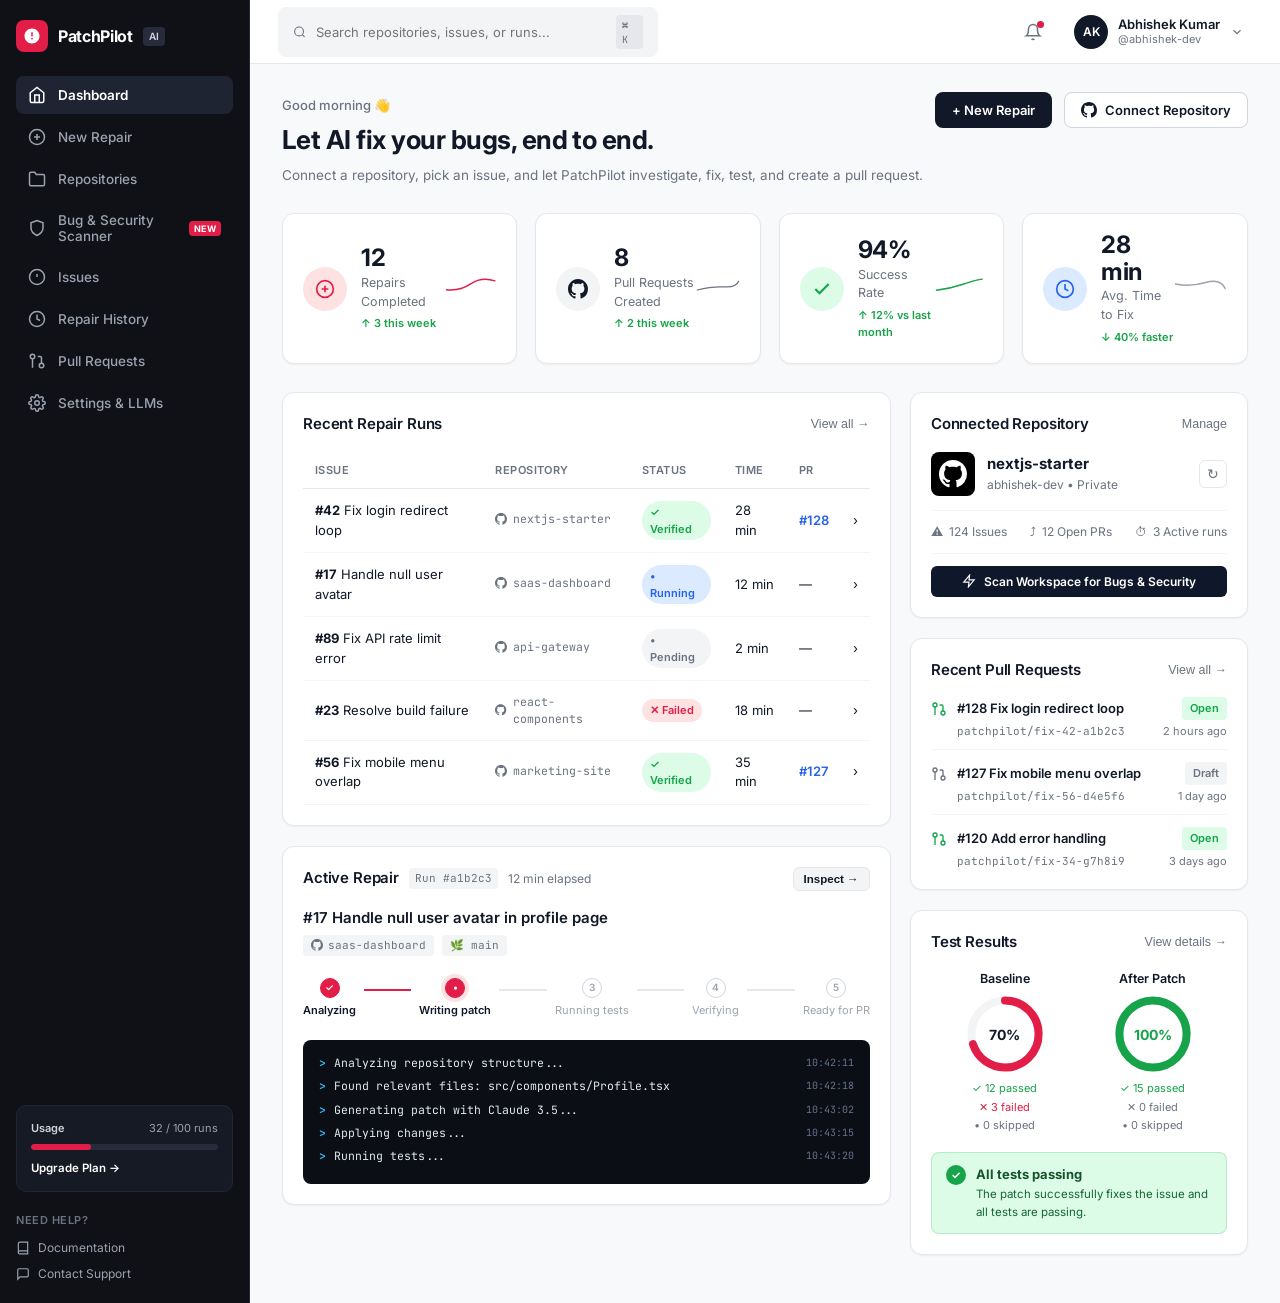
==== web/dashboard.html @ 3dfdc84e "feat(dashboard): restore homepage and build dedicated developer dashboard matching mock with workspa" ====
<!DOCTYPE html>
<html lang="en">
<head>
  <meta charset="utf-8">
  <meta name="viewport" content="width=device-width, initial-scale=1">
  <title>PatchPilot AI — Autonomous Developer Dashboard</title>
  <link rel="preconnect" href="https://fonts.googleapis.com">
  <link rel="preconnect" href="https://fonts.gstatic.com" crossorigin>
  <link href="https://fonts.googleapis.com/css2?family=Inter:wght@400;500;600;700&family=JetBrains+Mono:wght@400;500;600&display=swap" rel="stylesheet">
  <link rel="stylesheet" href="dashboard.css">
</head>
<body class="dash-body">

  <div class="dash-layout">
    
    <!-- ====================================================================
         LEFT DARK SIDEBAR
         ==================================================================== -->
    <aside class="dash-sidebar" id="dash-sidebar">
      
      <!-- Top Brand -->
      <div class="dash-brand">
        <a href="/" class="brand-link" title="Return to Home">
          <div class="brand-logo-icon">
            <svg viewBox="0 0 24 24" width="18" height="18" fill="currentColor">
              <path d="M12 2C6.48 2 2 6.48 2 12s4.48 10 10 10 10-4.48 10-10S17.52 2 12 2zm1 14.5h-2v-2h2v2zm0-4h-2V7h2v5.5z"/>
            </svg>
          </div>
          <span class="brand-title">PatchPilot</span>
          <span class="brand-badge-pill">AI</span>
        </a>
      </div>

      <!-- Main Navigation -->
      <nav class="sidebar-nav">
        <button type="button" class="nav-item active" data-view="dashboard">
          <svg class="nav-icon" viewBox="0 0 24 24" width="18" height="18" fill="none" stroke="currentColor" stroke-width="2">
            <path d="M3 9l9-7 9 7v11a2 2 0 0 1-2 2H5a2 2 0 0 1-2-2z"/>
            <polyline points="9 22 9 12 15 12 15 22"/>
          </svg>
          <span>Dashboard</span>
        </button>

        <button type="button" class="nav-item" data-view="new-repair">
          <svg class="nav-icon" viewBox="0 0 24 24" width="18" height="18" fill="none" stroke="currentColor" stroke-width="2">
            <circle cx="12" cy="12" r="10"/>
            <line x1="12" y1="8" x2="12" y2="16"/>
            <line x1="8" y1="12" x2="16" y2="12"/>
          </svg>
          <span>New Repair</span>
        </button>

        <button type="button" class="nav-item" data-view="repositories">
          <svg class="nav-icon" viewBox="0 0 24 24" width="18" height="18" fill="none" stroke="currentColor" stroke-width="2">
            <path d="M22 19a2 2 0 0 1-2 2H4a2 2 0 0 1-2-2V5a2 2 0 0 1 2-2h5l2 3h9a2 2 0 0 1 2 2z"/>
          </svg>
          <span>Repositories</span>
        </button>

        <button type="button" class="nav-item" data-view="scanner">
          <svg class="nav-icon" viewBox="0 0 24 24" width="18" height="18" fill="none" stroke="currentColor" stroke-width="2">
            <path d="M12 22s8-4 8-10V5l-8-3-8 3v7c0 6 8 10 8 10z"/>
          </svg>
          <span>Bug &amp; Security Scanner</span>
          <span class="nav-badge-new">NEW</span>
        </button>

        <button type="button" class="nav-item" data-view="issues">
          <svg class="nav-icon" viewBox="0 0 24 24" width="18" height="18" fill="none" stroke="currentColor" stroke-width="2">
            <circle cx="12" cy="12" r="10"/>
            <line x1="12" y1="8" x2="12" y2="12"/>
            <line x1="12" y1="16" x2="12.01" y2="16"/>
          </svg>
          <span>Issues</span>
        </button>

        <button type="button" class="nav-item" data-view="history">
          <svg class="nav-icon" viewBox="0 0 24 24" width="18" height="18" fill="none" stroke="currentColor" stroke-width="2">
            <circle cx="12" cy="12" r="10"/>
            <polyline points="12 6 12 12 16 14"/>
          </svg>
          <span>Repair History</span>
        </button>

        <button type="button" class="nav-item" data-view="pull-requests">
          <svg class="nav-icon" viewBox="0 0 24 24" width="18" height="18" fill="none" stroke="currentColor" stroke-width="2">
            <circle cx="18" cy="18" r="3"/>
            <circle cx="6" cy="6" r="3"/>
            <path d="M13 6h3a2 2 0 0 1 2 2v7"/>
            <line x1="6" y1="9" x2="6" y2="21"/>
          </svg>
          <span>Pull Requests</span>
        </button>

        <button type="button" class="nav-item" data-view="settings">
          <svg class="nav-icon" viewBox="0 0 24 24" width="18" height="18" fill="none" stroke="currentColor" stroke-width="2">
            <circle cx="12" cy="12" r="3"/>
            <path d="M19.4 15a1.65 1.65 0 0 0 .33 1.82l.06.06a2 2 0 0 1 0 2.83 2 2 0 0 1-2.83 0l-.06-.06a1.65 1.65 0 0 0-1.82-.33 1.65 1.65 0 0 0-1 1.51V21a2 2 0 0 1-2 2 2 2 0 0 1-2-2v-.09A1.65 1.65 0 0 0 9 19.4a1.65 1.65 0 0 0-1.82.33l-.06.06a2 2 0 0 1-2.83 0 2 2 0 0 1 0-2.83l.06-.06a1.65 1.65 0 0 0 .33-1.82 1.65 1.65 0 0 0-1.51-1H3a2 2 0 0 1-2-2 2 2 0 0 1 2-2h.09A1.65 1.65 0 0 0 4.6 9a1.65 1.65 0 0 0-.33-1.82l-.06-.06a2 2 0 0 1 0-2.83 2 2 0 0 1 2.83 0l.06.06a1.65 1.65 0 0 0 1.82.33H9a1.65 1.65 0 0 0 1-1.51V3a2 2 0 0 1 2-2 2 2 0 0 1 2 2v.09a1.65 1.65 0 0 0 1 1.51 1.65 1.65 0 0 0 1.82-.33l.06-.06a2 2 0 0 1 2.83 0 2 2 0 0 1 0 2.83l-.06.06a1.65 1.65 0 0 0-.33 1.82V9a1.65 1.65 0 0 0 1.51 1H21a2 2 0 0 1 2 2 2 2 0 0 1-2 2h-.09a1.65 1.65 0 0 0-1.51 1z"/>
          </svg>
          <span>Settings &amp; LLMs</span>
        </button>
      </nav>

      <!-- Bottom Usage Widget -->
      <div class="sidebar-footer">
        <div class="usage-card">
          <div class="usage-header">
            <span class="usage-label">Usage</span>
            <span class="usage-val" id="usage-runs-val">32 / 100 runs</span>
          </div>
          <div class="usage-progress-bar">
            <div class="usage-progress-fill" id="usage-progress-fill" style="width: 32%;"></div>
          </div>
          <a href="#settings" class="upgrade-link" id="link-upgrade-plan">Upgrade Plan &rarr;</a>
        </div>

        <div class="sidebar-help-links">
          <span class="help-heading">Need help?</span>
          <a href="https://github.com/Quantum-Ark/patchai" target="_blank" class="help-link">
            <svg viewBox="0 0 24 24" width="14" height="14" fill="none" stroke="currentColor" stroke-width="2"><path d="M4 19.5A2.5 2.5 0 0 1 6.5 17H20"/><path d="M6.5 2H20v20H6.5A2.5 2.5 0 0 1 4 19.5v-15A2.5 2.5 0 0 1 6.5 2z"/></svg>
            <span>Documentation</span>
          </a>
          <a href="mailto:support@patchpilot.ai" class="help-link">
            <svg viewBox="0 0 24 24" width="14" height="14" fill="none" stroke="currentColor" stroke-width="2"><path d="M21 15a2 2 0 0 1-2 2H7l-4 4V5a2 2 0 0 1 2-2h14a2 2 0 0 1 2 2z"/></svg>
            <span>Contact Support</span>
          </a>
        </div>
      </div>

    </aside>

    <!-- ====================================================================
         MAIN CONTENT AREA
         ==================================================================== -->
    <div class="dash-main-wrap">
      
      <!-- Top Bar -->
      <header class="dash-topbar">
        <div class="search-box-wrap">
          <svg class="search-icon" viewBox="0 0 24 24" width="16" height="16" fill="none" stroke="currentColor" stroke-width="2">
            <circle cx="11" cy="11" r="8"/>
            <line x1="21" y1="21" x2="16.65" y2="16.65"/>
          </svg>
          <input type="text" id="global-search-input" placeholder="Search repositories, issues, or runs..." autocomplete="off">
          <span class="search-kbd-badge">&#x2318; K</span>
        </div>

        <div class="topbar-actions">
          <!-- Notification Bell -->
          <button type="button" class="btn-icon-topbar" id="btn-topbar-notifs" title="Notifications">
            <svg viewBox="0 0 24 24" width="18" height="18" fill="none" stroke="currentColor" stroke-width="2">
              <path d="M18 8A6 6 0 0 0 6 8c0 7-3 9-3 9h18s-3-2-3-9"/>
              <path d="M13.73 21a2 2 0 0 1-3.46 0"/>
            </svg>
            <span class="notif-badge-dot"></span>
          </button>

          <!-- User Profile -->
          <div class="user-profile-menu-wrap" id="user-profile-menu-wrap">
            <div class="user-avatar-pill" id="user-avatar-trigger" tabindex="0">
              <div class="avatar-circle" id="user-avatar-circle">
                <span id="user-initials">AK</span>
              </div>
              <div class="user-details-col">
                <span class="user-name-text" id="user-display-name">Abhishek Kumar</span>
                <span class="user-handle-text" id="user-display-handle">@abhishek-dev</span>
              </div>
              <svg class="chevron-icon" viewBox="0 0 24 24" width="14" height="14" fill="none" stroke="currentColor" stroke-width="2">
                <polyline points="6 9 12 15 18 9"/>
              </svg>
            </div>

            <!-- Profile Dropdown -->
            <div class="profile-dropdown-card" id="profile-dropdown-card">
              <div class="dropdown-header">
                <strong id="dropdown-full-name">Abhishek Kumar</strong>
                <span id="dropdown-email">Connected via GitHub</span>
              </div>
              <div class="dropdown-divider"></div>
              <button type="button" class="dropdown-item" id="btn-switch-account">
                <span>Connect GitHub Account</span>
              </button>
              <button type="button" class="dropdown-item" id="btn-open-settings">
                <span>API &amp; LLM Settings</span>
              </button>
              <div class="dropdown-divider"></div>
              <button type="button" class="dropdown-item text-danger" id="btn-sign-out">
                <span>Disconnect Credentials</span>
              </button>
            </div>
          </div>
        </div>
      </header>

      <!-- Scrollable Main View Container -->
      <main class="dash-content-body">

        <!-- ================================================================
             VIEW 1: DASHBOARD HOME (Matching attached design mock)
             ================================================================ -->
        <section class="dash-view-section active" id="view-dashboard">
          
          <!-- Welcome Banner -->
          <div class="welcome-header-row">
            <div class="welcome-text-col">
              <span class="welcome-greeting">Good morning &#x1F44B;</span>
              <h1 class="welcome-heading">Let AI fix your bugs, end to end.</h1>
              <p class="welcome-subtext">Connect a repository, pick an issue, and let PatchPilot investigate, fix, test, and create a pull request.</p>
            </div>
            <div class="welcome-actions-col">
              <button type="button" class="btn btn-dark-action" id="btn-quick-new-repair">
                <span>+ New Repair</span>
              </button>
              <button type="button" class="btn btn-outline-action" id="btn-quick-connect-repo">
                <svg viewBox="0 0 24 24" width="16" height="16" fill="currentColor">
                  <path d="M12 0C5.37 0 0 5.37 0 12c0 5.31 3.435 9.795 8.205 11.385.6.105.825-.255.825-.57 0-.285-.015-1.23-.015-2.235-3.015.555-3.795-.735-4.035-1.41-.135-.345-.72-1.41-1.23-1.695-.42-.225-1.02-.78-.015-.795.945-.015 1.62.87 1.845 1.23 1.08 1.815 2.805 1.305 3.495.99.105-.78.42-1.305.765-1.605-2.67-.3-5.46-1.335-5.46-5.925 0-1.305.465-2.385 1.23-3.225-.12-.3-.54-1.53.12-3.18 0 0 1.005-.315 3.3 1.23.96-.27 1.98-.405 3-.405s2.04.135 3 .405c2.295-1.56 3.3-1.23 3.3-1.23.66 1.65.24 2.88.12 3.18.765.84 1.23 1.905 1.23 3.225 0 4.605-2.805 5.625-5.475 5.925.435.375.81 1.095.81 2.22 0 1.605-.015 2.895-.015 3.3 0 .315.225.69.825.57A12.02 12.02 0 0 0 24 12c0-6.63-5.37-12-12-12z"/>
                </svg>
                <span>Connect Repository</span>
              </button>
            </div>
          </div>

          <!-- 4 KPI Metrics Cards -->
          <div class="kpi-cards-grid">
            
            <!-- KPI 1 -->
            <div class="kpi-card">
              <div class="kpi-icon-circle icon-pink">
                <svg viewBox="0 0 24 24" width="20" height="20" fill="none" stroke="#E11D48" stroke-width="2">
                  <path d="M12 2C6.48 2 2 6.48 2 12s4.48 10 10 10 10-4.48 10-10S17.52 2 12 2z"/>
                  <path d="M8 12h8M12 8v8"/>
                </svg>
              </div>
              <div class="kpi-data-col">
                <span class="kpi-num" id="kpi-repairs-count">12</span>
                <span class="kpi-label">Repairs Completed</span>
                <div class="kpi-trend trend-up">
                  <span>&uarr; 3 this week</span>
                </div>
              </div>
              <div class="kpi-sparkline">
                <svg viewBox="0 0 70 28" fill="none" stroke="#E11D48" stroke-width="2" stroke-linecap="round">
                  <path d="M2 20 Q 20 22, 35 12 T 68 8"/>
                </svg>
              </div>
            </div>

            <!-- KPI 2 -->
            <div class="kpi-card">
              <div class="kpi-icon-circle icon-purple">
                <svg viewBox="0 0 24 24" width="20" height="20" fill="currentColor">
                  <path d="M12 0C5.37 0 0 5.37 0 12c0 5.31 3.435 9.795 8.205 11.385.6.105.825-.255.825-.57 0-.285-.015-1.23-.015-2.235-3.015.555-3.795-.735-4.035-1.41-.135-.345-.72-1.41-1.23-1.695-.42-.225-1.02-.78-.015-.795.945-.015 1.62.87 1.845 1.23 1.08 1.815 2.805 1.305 3.495.99.105-.78.42-1.305.765-1.605-2.67-.3-5.46-1.335-5.46-5.925 0-1.305.465-2.385 1.23-3.225-.12-.3-.54-1.53.12-3.18 0 0 1.005-.315 3.3 1.23.96-.27 1.98-.405 3-.405s2.04.135 3 .405c2.295-1.56 3.3-1.23 3.3-1.23.66 1.65.24 2.88.12 3.18.765.84 1.23 1.905 1.23 3.225 0 4.605-2.805 5.625-5.475 5.925.435.375.81 1.095.81 2.22 0 1.605-.015 2.895-.015 3.3 0 .315.225.69.825.57A12.02 12.02 0 0 0 24 12c0-6.63-5.37-12-12-12z"/>
                </svg>
              </div>
              <div class="kpi-data-col">
                <span class="kpi-num" id="kpi-prs-count">8</span>
                <span class="kpi-label">Pull Requests Created</span>
                <div class="kpi-trend trend-up">
                  <span>&uarr; 2 this week</span>
                </div>
              </div>
              <div class="kpi-sparkline">
                <svg viewBox="0 0 70 28" fill="none" stroke="#6B7280" stroke-width="2" stroke-linecap="round">
                  <path d="M2 24 Q 25 18, 45 19 T 68 10"/>
                </svg>
              </div>
            </div>

            <!-- KPI 3 -->
            <div class="kpi-card">
              <div class="kpi-icon-circle icon-green">
                <svg viewBox="0 0 24 24" width="20" height="20" fill="none" stroke="#16A34A" stroke-width="2.5">
                  <polyline points="20 6 9 17 4 12"/>
                </svg>
              </div>
              <div class="kpi-data-col">
                <span class="kpi-num" id="kpi-success-rate">94%</span>
                <span class="kpi-label">Success Rate</span>
                <div class="kpi-trend trend-up">
                  <span>&uarr; 12% vs last month</span>
                </div>
              </div>
              <div class="kpi-sparkline">
                <svg viewBox="0 0 70 28" fill="none" stroke="#16A34A" stroke-width="2" stroke-linecap="round">
                  <path d="M2 22 Q 20 20, 38 14 T 68 6"/>
                </svg>
              </div>
            </div>

            <!-- KPI 4 -->
            <div class="kpi-card">
              <div class="kpi-icon-circle icon-blue">
                <svg viewBox="0 0 24 24" width="20" height="20" fill="none" stroke="#2563EB" stroke-width="2">
                  <circle cx="12" cy="12" r="10"/>
                  <polyline points="12 6 12 12 16 14"/>
                </svg>
              </div>
              <div class="kpi-data-col">
                <span class="kpi-num" id="kpi-avg-time">28 min</span>
                <span class="kpi-label">Avg. Time to Fix</span>
                <div class="kpi-trend trend-up">
                  <span>&darr; 40% faster</span>
                </div>
              </div>
              <div class="kpi-sparkline">
                <svg viewBox="0 0 70 28" fill="none" stroke="#9CA3AF" stroke-width="2" stroke-linecap="round">
                  <path d="M2 12 Q 22 16, 42 10 T 68 18"/>
                </svg>
              </div>
            </div>

          </div>

          <!-- Two-Column Main Grid -->
          <div class="dash-two-col-grid">
            
            <!-- LEFT COLUMN -->
            <div class="dash-col-left">
              
              <!-- Recent Repair Runs Card -->
              <div class="panel-card">
                <div class="panel-header-row">
                  <h2 class="panel-title">Recent Repair Runs</h2>
                  <button type="button" class="btn-link-action" id="btn-view-all-runs">View all &rarr;</button>
                </div>
                
                <div class="table-responsive">
                  <table class="dash-table" id="table-recent-runs">
                    <thead>
                      <tr>
                        <th>Issue</th>
                        <th>Repository</th>
                        <th>Status</th>
                        <th>Time</th>
                        <th>PR</th>
                        <th></th>
                      </tr>
                    </thead>
                    <tbody id="tbody-recent-runs">
                      <!-- Live rendered rows -->
                      <tr>
                        <td><strong>#42</strong> Fix login redirect loop</td>
                        <td><span class="repo-inline-tag"><svg viewBox="0 0 24 24" width="12" height="12" fill="currentColor"><path d="M12 0C5.37 0 0 5.37 0 12c0 5.31 3.435 9.795 8.205 11.385.6.105.825-.255.825-.57 0-.285-.015-1.23-.015-2.235-3.015.555-3.795-.735-4.035-1.41-.135-.345-.72-1.41-1.23-1.695-.42-.225-1.02-.78-.015-.795.945-.015 1.62.87 1.845 1.23 1.08 1.815 2.805 1.305 3.495.99.105-.78.42-1.305.765-1.605-2.67-.3-5.46-1.335-5.46-5.925 0-1.305.465-2.385 1.23-3.225-.12-.3-.54-1.53.12-3.18 0 0 1.005-.315 3.3 1.23.96-.27 1.98-.405 3-.405s2.04.135 3 .405c2.295-1.56 3.3-1.23 3.3-1.23.66 1.65.24 2.88.12 3.18.765.84 1.23 1.905 1.23 3.225 0 4.605-2.805 5.625-5.475 5.925.435.375.81 1.095.81 2.22 0 1.605-.015 2.895-.015 3.3 0 .315.225.69.825.57A12.02 12.02 0 0 0 24 12c0-6.63-5.37-12-12-12z"/></svg> nextjs-starter</span></td>
                        <td><span class="badge badge-verified">&#x2713; Verified</span></td>
                        <td>28 min</td>
                        <td><a href="#" class="pr-link">#128</a></td>
                        <td>&rsaquo;</td>
                      </tr>
                      <tr>
                        <td><strong>#17</strong> Handle null user avatar</td>
                        <td><span class="repo-inline-tag"><svg viewBox="0 0 24 24" width="12" height="12" fill="currentColor"><path d="M12 0C5.37 0 0 5.37 0 12c0 5.31 3.435 9.795 8.205 11.385.6.105.825-.255.825-.57 0-.285-.015-1.23-.015-2.235-3.015.555-3.795-.735-4.035-1.41-.135-.345-.72-1.41-1.23-1.695-.42-.225-1.02-.78-.015-.795.945-.015 1.62.87 1.845 1.23 1.08 1.815 2.805 1.305 3.495.99.105-.78.42-1.305.765-1.605-2.67-.3-5.46-1.335-5.46-5.925 0-1.305.465-2.385 1.23-3.225-.12-.3-.54-1.53.12-3.18 0 0 1.005-.315 3.3 1.23.96-.27 1.98-.405 3-.405s2.04.135 3 .405c2.295-1.56 3.3-1.23 3.3-1.23.66 1.65.24 2.88.12 3.18.765.84 1.23 1.905 1.23 3.225 0 4.605-2.805 5.625-5.475 5.925.435.375.81 1.095.81 2.22 0 1.605-.015 2.895-.015 3.3 0 .315.225.69.825.57A12.02 12.02 0 0 0 24 12c0-6.63-5.37-12-12-12z"/></svg> saas-dashboard</span></td>
                        <td><span class="badge badge-running">&#x2022; Running</span></td>
                        <td>12 min</td>
                        <td>&mdash;</td>
                        <td>&rsaquo;</td>
                      </tr>
                      <tr>
                        <td><strong>#89</strong> Fix API rate limit error</td>
                        <td><span class="repo-inline-tag"><svg viewBox="0 0 24 24" width="12" height="12" fill="currentColor"><path d="M12 0C5.37 0 0 5.37 0 12c0 5.31 3.435 9.795 8.205 11.385.6.105.825-.255.825-.57 0-.285-.015-1.23-.015-2.235-3.015.555-3.795-.735-4.035-1.41-.135-.345-.72-1.41-1.23-1.695-.42-.225-1.02-.78-.015-.795.945-.015 1.62.87 1.845 1.23 1.08 1.815 2.805 1.305 3.495.99.105-.78.42-1.305.765-1.605-2.67-.3-5.46-1.335-5.46-5.925 0-1.305.465-2.385 1.23-3.225-.12-.3-.54-1.53.12-3.18 0 0 1.005-.315 3.3 1.23.96-.27 1.98-.405 3-.405s2.04.135 3 .405c2.295-1.56 3.3-1.23 3.3-1.23.66 1.65.24 2.88.12 3.18.765.84 1.23 1.905 1.23 3.225 0 4.605-2.805 5.625-5.475 5.925.435.375.81 1.095.81 2.22 0 1.605-.015 2.895-.015 3.3 0 .315.225.69.825.57A12.02 12.02 0 0 0 24 12c0-6.63-5.37-12-12-12z"/></svg> api-gateway</span></td>
                        <td><span class="badge badge-pending">&#x2022; Pending</span></td>
                        <td>2 min</td>
                        <td>&mdash;</td>
                        <td>&rsaquo;</td>
                      </tr>
                      <tr>
                        <td><strong>#23</strong> Resolve build failure</td>
                        <td><span class="repo-inline-tag"><svg viewBox="0 0 24 24" width="12" height="12" fill="currentColor"><path d="M12 0C5.37 0 0 5.37 0 12c0 5.31 3.435 9.795 8.205 11.385.6.105.825-.255.825-.57 0-.285-.015-1.23-.015-2.235-3.015.555-3.795-.735-4.035-1.41-.135-.345-.72-1.41-1.23-1.695-.42-.225-1.02-.78-.015-.795.945-.015 1.62.87 1.845 1.23 1.08 1.815 2.805 1.305 3.495.99.105-.78.42-1.305.765-1.605-2.67-.3-5.46-1.335-5.46-5.925 0-1.305.465-2.385 1.23-3.225-.12-.3-.54-1.53.12-3.18 0 0 1.005-.315 3.3 1.23.96-.27 1.98-.405 3-.405s2.04.135 3 .405c2.295-1.56 3.3-1.23 3.3-1.23.66 1.65.24 2.88.12 3.18.765.84 1.23 1.905 1.23 3.225 0 4.605-2.805 5.625-5.475 5.925.435.375.81 1.095.81 2.22 0 1.605-.015 2.895-.015 3.3 0 .315.225.69.825.57A12.02 12.02 0 0 0 24 12c0-6.63-5.37-12-12-12z"/></svg> react-components</span></td>
                        <td><span class="badge badge-failed">&#x2715; Failed</span></td>
                        <td>18 min</td>
                        <td>&mdash;</td>
                        <td>&rsaquo;</td>
                      </tr>
                      <tr>
                        <td><strong>#56</strong> Fix mobile menu overlap</td>
                        <td><span class="repo-inline-tag"><svg viewBox="0 0 24 24" width="12" height="12" fill="currentColor"><path d="M12 0C5.37 0 0 5.37 0 12c0 5.31 3.435 9.795 8.205 11.385.6.105.825-.255.825-.57 0-.285-.015-1.23-.015-2.235-3.015.555-3.795-.735-4.035-1.41-.135-.345-.72-1.41-1.23-1.695-.42-.225-1.02-.78-.015-.795.945-.015 1.62.87 1.845 1.23 1.08 1.815 2.805 1.305 3.495.99.105-.78.42-1.305.765-1.605-2.67-.3-5.46-1.335-5.46-5.925 0-1.305.465-2.385 1.23-3.225-.12-.3-.54-1.53.12-3.18 0 0 1.005-.315 3.3 1.23.96-.27 1.98-.405 3-.405s2.04.135 3 .405c2.295-1.56 3.3-1.23 3.3-1.23.66 1.65.24 2.88.12 3.18.765.84 1.23 1.905 1.23 3.225 0 4.605-2.805 5.625-5.475 5.925.435.375.81 1.095.81 2.22 0 1.605-.015 2.895-.015 3.3 0 .315.225.69.825.57A12.02 12.02 0 0 0 24 12c0-6.63-5.37-12-12-12z"/></svg> marketing-site</span></td>
                        <td><span class="badge badge-verified">&#x2713; Verified</span></td>
                        <td>35 min</td>
                        <td><a href="#" class="pr-link">#127</a></td>
                        <td>&rsaquo;</td>
                      </tr>
                    </tbody>
                  </table>
                </div>
              </div>

              <!-- Active Repair Card -->
              <div class="panel-card active-repair-card">
                <div class="panel-header-row">
                  <div class="active-repair-meta-row">
                    <h2 class="panel-title">Active Repair</h2>
                    <span class="run-tag" id="active-run-pill">Run #a1b2c3</span>
                    <span class="elapsed-tag" id="active-run-elapsed">12 min elapsed</span>
                  </div>
                  <button type="button" class="btn-sm-action" id="btn-inspect-active-run">Inspect &rarr;</button>
                </div>

                <div class="active-repair-title-wrap">
                  <h3 class="active-issue-title" id="active-issue-title">#17 Handle null user avatar in profile page</h3>
                  <div class="active-issue-tags">
                    <span class="repo-pill" id="active-issue-repo">
                      <svg viewBox="0 0 24 24" width="12" height="12" fill="currentColor"><path d="M12 0C5.37 0 0 5.37 0 12c0 5.31 3.435 9.795 8.205 11.385.6.105.825-.255.825-.57 0-.285-.015-1.23-.015-2.235-3.015.555-3.795-.735-4.035-1.41-.135-.345-.72-1.41-1.23-1.695-.42-.225-1.02-.78-.015-.795.945-.015 1.62.87 1.845 1.23 1.08 1.815 2.805 1.305 3.495.99.105-.78.42-1.305.765-1.605-2.67-.3-5.46-1.335-5.46-5.925 0-1.305.465-2.385 1.23-3.225-.12-.3-.54-1.53.12-3.18 0 0 1.005-.315 3.3 1.23.96-.27 1.98-.405 3-.405s2.04.135 3 .405c2.295-1.56 3.3-1.23 3.3-1.23.66 1.65.24 2.88.12 3.18.765.84 1.23 1.905 1.23 3.225 0 4.605-2.805 5.625-5.475 5.925.435.375.81 1.095.81 2.22 0 1.605-.015 2.895-.015 3.3 0 .315.225.69.825.57A12.02 12.02 0 0 0 24 12c0-6.63-5.37-12-12-12z"/></svg>
                      saas-dashboard
                    </span>
                    <span class="branch-pill" id="active-issue-branch">🌿 main</span>
                  </div>
                </div>

                <!-- 5-Step Stepper -->
                <div class="stepper-pipeline" id="stepper-pipeline">
                  <div class="step-node completed" id="step-node-analyzing">
                    <span class="node-icon">&#x2713;</span>
                    <span class="node-label">Analyzing</span>
                  </div>
                  <div class="step-connector completed"></div>

                  <div class="step-node active" id="step-node-patching">
                    <span class="node-icon">&#x2022;</span>
                    <span class="node-label">Writing patch</span>
                  </div>
                  <div class="step-connector"></div>

                  <div class="step-node" id="step-node-testing">
                    <span class="node-icon">3</span>
                    <span class="node-label">Running tests</span>
                  </div>
                  <div class="step-connector"></div>

                  <div class="step-node" id="step-node-verifying">
                    <span class="node-icon">4</span>
                    <span class="node-label">Verifying</span>
                  </div>
                  <div class="step-connector"></div>

                  <div class="step-node" id="step-node-ready">
                    <span class="node-icon">5</span>
                    <span class="node-label">Ready for PR</span>
                  </div>
                </div>

                <!-- Dark Live Terminal Output -->
                <div class="active-terminal-wrap">
                  <div class="terminal-body" id="active-terminal-stream">
                    <div class="term-row"><span class="term-arrow">&gt;</span> <span class="term-text">Analyzing repository structure...</span> <span class="term-time">10:42:11</span></div>
                    <div class="term-row"><span class="term-arrow">&gt;</span> <span class="term-text">Found relevant files: src/components/Profile.tsx</span> <span class="term-time">10:42:18</span></div>
                    <div class="term-row"><span class="term-arrow">&gt;</span> <span class="term-text">Generating patch with Claude 3.5...</span> <span class="term-time">10:43:02</span></div>
                    <div class="term-row"><span class="term-arrow">&gt;</span> <span class="term-text">Applying changes...</span> <span class="term-time">10:43:15</span></div>
                    <div class="term-row"><span class="term-arrow">&gt;</span> <span class="term-text">Running tests...</span> <span class="term-time">10:43:20</span></div>
                  </div>
                </div>

              </div>

            </div>

            <!-- RIGHT COLUMN -->
            <div class="dash-col-right">
              
              <!-- Connected Repository Card -->
              <div class="panel-card repo-summary-card">
                <div class="panel-header-row">
                  <h2 class="panel-title">Connected Repository</h2>
                  <button type="button" class="btn-link-action" id="btn-manage-repos">Manage</button>
                </div>

                <div class="repo-main-info-row">
                  <div class="repo-avatar-icon">
                    <svg viewBox="0 0 24 24" width="28" height="28" fill="currentColor">
                      <path d="M12 0C5.37 0 0 5.37 0 12c0 5.31 3.435 9.795 8.205 11.385.6.105.825-.255.825-.57 0-.285-.015-1.23-.015-2.235-3.015.555-3.795-.735-4.035-1.41-.135-.345-.72-1.41-1.23-1.695-.42-.225-1.02-.78-.015-.795.945-.015 1.62.87 1.845 1.23 1.08 1.815 2.805 1.305 3.495.99.105-.78.42-1.305.765-1.605-2.67-.3-5.46-1.335-5.46-5.925 0-1.305.465-2.385 1.23-3.225-.12-.3-.54-1.53.12-3.18 0 0 1.005-.315 3.3 1.23.96-.27 1.98-.405 3-.405s2.04.135 3 .405c2.295-1.56 3.3-1.23 3.3-1.23.66 1.65.24 2.88.12 3.18.765.84 1.23 1.905 1.23 3.225 0 4.605-2.805 5.625-5.475 5.925.435.375.81 1.095.81 2.22 0 1.605-.015 2.895-.015 3.3 0 .315.225.69.825.57A12.02 12.02 0 0 0 24 12c0-6.63-5.37-12-12-12z"/>
                    </svg>
                  </div>
                  <div class="repo-meta-col">
                    <span class="repo-title" id="repo-title-display">nextjs-starter</span>
                    <span class="repo-owner-tag" id="repo-owner-display">abhishek-dev &bull; Private</span>
                  </div>
                  <button type="button" class="btn-refresh-sm" id="btn-refresh-repo" title="Refresh repository">
                    &#x21bb;
                  </button>
                </div>

                <div class="repo-stats-horizontal">
                  <div class="repo-stat-item">
                    <span class="stat-icon">&#x26A0;</span>
                    <span class="stat-text" id="stat-issues-count">124 Issues</span>
                  </div>
                  <div class="repo-stat-item">
                    <span class="stat-icon">&#x2934;</span>
                    <span class="stat-text" id="stat-prs-count">12 Open PRs</span>
                  </div>
                  <div class="repo-stat-item">
                    <span class="stat-icon">&#x23F1;</span>
                    <span class="stat-text" id="stat-runs-count">3 Active runs</span>
                  </div>
                </div>

                <div class="repo-scanner-cta-wrap">
                  <button type="button" class="btn btn-scan-repo" id="btn-quick-scan-workspace">
                    <svg viewBox="0 0 24 24" width="14" height="14" fill="none" stroke="currentColor" stroke-width="2">
                      <polygon points="13 2 3 14 12 14 11 22 21 10 12 10 13 2"/>
                    </svg>
                    <span>Scan Workspace for Bugs &amp; Security</span>
                  </button>
                </div>
              </div>

              <!-- Recent Pull Requests Card -->
              <div class="panel-card prs-card">
                <div class="panel-header-row">
                  <h2 class="panel-title">Recent Pull Requests</h2>
                  <button type="button" class="btn-link-action" id="btn-view-all-prs">View all &rarr;</button>
                </div>

                <div class="pr-items-list" id="recent-prs-list">
                  
                  <div class="pr-list-item">
                    <div class="pr-item-icon icon-git-pr">
                      <svg viewBox="0 0 24 24" width="16" height="16" fill="none" stroke="#16A34A" stroke-width="2">
                        <circle cx="18" cy="18" r="3"/><circle cx="6" cy="6" r="3"/>
                        <path d="M13 6h3a2 2 0 0 1 2 2v7"/><line x1="6" y1="9" x2="6" y2="21"/>
                      </svg>
                    </div>
                    <div class="pr-item-col">
                      <div class="pr-item-top">
                        <strong class="pr-num-title">#128 Fix login redirect loop</strong>
                        <span class="badge badge-pr-open">Open</span>
                      </div>
                      <div class="pr-item-bottom">
                        <span class="pr-branch-name">patchpilot/fix-42-a1b2c3</span>
                        <span class="pr-time-ago">2 hours ago</span>
                      </div>
                    </div>
                  </div>

                  <div class="pr-list-item">
                    <div class="pr-item-icon icon-git-draft">
                      <svg viewBox="0 0 24 24" width="16" height="16" fill="none" stroke="#6B7280" stroke-width="2">
                        <circle cx="18" cy="18" r="3"/><circle cx="6" cy="6" r="3"/>
                        <path d="M13 6h3a2 2 0 0 1 2 2v7"/><line x1="6" y1="9" x2="6" y2="21"/>
                      </svg>
                    </div>
                    <div class="pr-item-col">
                      <div class="pr-item-top">
                        <strong class="pr-num-title">#127 Fix mobile menu overlap</strong>
                        <span class="badge badge-pr-draft">Draft</span>
                      </div>
                      <div class="pr-item-bottom">
                        <span class="pr-branch-name">patchpilot/fix-56-d4e5f6</span>
                        <span class="pr-time-ago">1 day ago</span>
                      </div>
                    </div>
                  </div>

                  <div class="pr-list-item">
                    <div class="pr-item-icon icon-git-pr">
                      <svg viewBox="0 0 24 24" width="16" height="16" fill="none" stroke="#16A34A" stroke-width="2">
                        <circle cx="18" cy="18" r="3"/><circle cx="6" cy="6" r="3"/>
                        <path d="M13 6h3a2 2 0 0 1 2 2v7"/><line x1="6" y1="9" x2="6" y2="21"/>
                      </svg>
                    </div>
                    <div class="pr-item-col">
                      <div class="pr-item-top">
                        <strong class="pr-num-title">#120 Add error handling</strong>
                        <span class="badge badge-pr-open">Open</span>
                      </div>
                      <div class="pr-item-bottom">
                        <span class="pr-branch-name">patchpilot/fix-34-g7h8i9</span>
                        <span class="pr-time-ago">3 days ago</span>
                      </div>
                    </div>
                  </div>

                </div>
              </div>

              <!-- Test Results Card -->
              <div class="panel-card test-results-card">
                <div class="panel-header-row">
                  <h2 class="panel-title">Test Results</h2>
                  <button type="button" class="btn-link-action" id="btn-view-test-details">View details &rarr;</button>
                </div>

                <div class="test-gauges-row">
                  
                  <!-- Baseline Gauge -->
                  <div class="gauge-col">
                    <span class="gauge-heading">Baseline</span>
                    <div class="circular-donut donut-baseline">
                      <svg viewBox="0 0 36 36" class="donut-svg">
                        <path class="circle-bg" d="M18 2.0845 a 15.9155 15.9155 0 0 1 0 31.831 a 15.9155 15.9155 0 0 1 0 -31.831"/>
                        <path class="circle-fill-red" stroke-dasharray="70, 100" d="M18 2.0845 a 15.9155 15.9155 0 0 1 0 31.831 a 15.9155 15.9155 0 0 1 0 -31.831"/>
                      </svg>
                      <div class="donut-center-text" id="gauge-baseline-val">70%</div>
                    </div>
                    <div class="gauge-breakdown">
                      <span class="text-green">&#x2713; 12 passed</span>
                      <span class="text-red">&#x2715; 3 failed</span>
                      <span class="text-gray">&bull; 0 skipped</span>
                    </div>
                  </div>

                  <!-- After Patch Gauge -->
                  <div class="gauge-col">
                    <span class="gauge-heading">After Patch</span>
                    <div class="circular-donut donut-after">
                      <svg viewBox="0 0 36 36" class="donut-svg">
                        <path class="circle-bg" d="M18 2.0845 a 15.9155 15.9155 0 0 1 0 31.831 a 15.9155 15.9155 0 0 1 0 -31.831"/>
                        <path class="circle-fill-green" stroke-dasharray="100, 100" d="M18 2.0845 a 15.9155 15.9155 0 0 1 0 31.831 a 15.9155 15.9155 0 0 1 0 -31.831"/>
                      </svg>
                      <div class="donut-center-text text-green" id="gauge-after-val">100%</div>
                    </div>
                    <div class="gauge-breakdown">
                      <span class="text-green">&#x2713; 15 passed</span>
                      <span class="text-gray">&#x2715; 0 failed</span>
                      <span class="text-gray">&bull; 0 skipped</span>
                    </div>
                  </div>

                </div>

                <div class="test-status-banner-box">
                  <div class="banner-icon-green">&#x2713;</div>
                  <div class="banner-text-col">
                    <strong>All tests passing</strong>
                    <p>The patch successfully fixes the issue and all tests are passing.</p>
                  </div>
                </div>

              </div>

            </div>

          </div>

        </section>

        <!-- ================================================================
             VIEW 2: WORKSPACE BUG & SECURITY SCANNER
             ================================================================ -->
        <section class="dash-view-section" id="view-scanner">
          <div class="section-title-wrap">
            <h1 class="view-main-title">Autonomous Codebase &amp; Security Scanner</h1>
            <p class="view-main-desc">Scan your full codebase workspace or connected GitHub repo for syntax errors, unhandled exceptions, zero-division risks, and security vulnerabilities.</p>
          </div>

          <div class="scanner-action-bar">
            <div class="scan-input-group">
              <input type="text" id="scanner-repo-input" class="form-control" placeholder="https://github.com/Quantum-Ark/patchai or local workspace..." value="Quantum-Ark/patchai">
              <button type="button" class="btn btn-dark-action" id="btn-run-full-scan">
                <svg viewBox="0 0 24 24" width="16" height="16" fill="none" stroke="currentColor" stroke-width="2"><circle cx="11" cy="11" r="8"/><line x1="21" y1="21" x2="16.65" y2="16.65"/></svg>
                <span id="scan-btn-label">Run Full Workspace Scan</span>
              </button>
            </div>
            <div class="scan-summary-stats" id="scan-summary-bar">
              <span class="badge badge-neutral" id="scan-stat-files">Files Scanned: 42</span>
              <span class="badge badge-failed" id="scan-stat-critical">Critical Risks: 1</span>
              <span class="badge badge-pending" id="scan-stat-high">High/Medium Risks: 2</span>
            </div>
          </div>

          <div class="panel-card" style="margin-top: 16px;">
            <div class="panel-header-row">
              <h2 class="panel-title">Detected Bugs, Edge Cases &amp; Security Findings</h2>
            </div>
            
            <div class="table-responsive">
              <table class="dash-table" id="table-scanner-results">
                <thead>
                  <tr>
                    <th>Severity</th>
                    <th>Category</th>
                    <th>File &amp; Line</th>
                    <th>Bug Title &amp; Description</th>
                    <th>Code Snippet</th>
                    <th>Action</th>
                  </tr>
                </thead>
                <tbody id="tbody-scanner-results">
                  <!-- Dynamically populated from /api/scan-workspace -->
                  <tr>
                    <td><span class="badge badge-failed">HIGH</span></td>
                    <td>Arithmetic Risk</td>
                    <td><code>calc.py:3</code></td>
                    <td>
                      <strong>Unchecked Division Operation</strong>
                      <p>Division detected without explicit zero-denominator assertion or guard in calculate_ratio.</p>
                    </td>
                    <td><code>return x / y</code></td>
                    <td>
                      <button type="button" class="btn-sm-action btn-scan-fix" data-benchmark="case_1" data-file="calc.py">
                        ⚡ Fix with AI
                      </button>
                    </td>
                  </tr>
                  <tr>
                    <td><span class="badge badge-pending">MEDIUM</span></td>
                    <td>Boundary Error</td>
                    <td><code>parser.py:12</code></td>
                    <td>
                      <strong>Missing Boundary Index Check</strong>
                      <p>Array offset access without length validation may cause IndexError.</p>
                    </td>
                    <td><code>return items[idx]</code></td>
                    <td>
                      <button type="button" class="btn-sm-action btn-scan-fix" data-benchmark="case_2" data-file="parser.py">
                        ⚡ Fix with AI
                      </button>
                    </td>
                  </tr>
                </tbody>
              </table>
            </div>
          </div>
        </section>

        <!-- ================================================================
             VIEW 3: NEW REPAIR WIZARD
             ================================================================ -->
        <section class="dash-view-section" id="view-new-repair">
          <div class="section-title-wrap">
            <h1 class="view-main-title">Start Autonomous Repair</h1>
            <p class="view-main-desc">Select an authorized repository, choose an issue or provide bug details, and launch the autonomous repair engine.</p>
          </div>

          <div class="repair-wizard-container">
            <div class="wizard-steps-nav">
              <div class="wiz-step active" data-step="1"><span>1</span> Target Repo</div>
              <div class="wiz-step" data-step="2"><span>2</span> Issue Details</div>
              <div class="wiz-step" data-step="3"><span>3</span> Test Command</div>
              <div class="wiz-step" data-step="4"><span>4</span> Safety &amp; Constraints</div>
            </div>

            <div class="wizard-step-content" id="wiz-step-content">
              
              <!-- Quick Benchmark Presets -->
              <div class="presets-banner">
                <span class="presets-title">&#x26A1; Quick Evaluation Presets:</span>
                <div class="presets-group">
                  <button type="button" class="preset-pill active" data-preset="case_1">Case 1: ZeroDivision (calc.py)</button>
                  <button type="button" class="preset-pill" data-preset="case_2">Case 2: Boundary Bug (parser.py)</button>
                  <button type="button" class="preset-pill" data-preset="case_3">Case 3: Multi-Attempt Regression</button>
                </div>
              </div>

              <div class="form-grid-2">
                <div class="form-group">
                  <label class="form-label" for="wiz-repo-select">Target Repository</label>
                  <select id="wiz-repo-select" class="form-control">
                    <option value="Quantum-Ark/patchai">Quantum-Ark/patchai (main)</option>
                  </select>
                </div>

                <div class="form-group">
                  <label class="form-label" for="wiz-branch-input">Target Branch</label>
                  <input type="text" id="wiz-branch-input" class="form-control" value="main">
                </div>
              </div>

              <div class="form-group">
                <label class="form-label" for="wiz-issue-url">GitHub Issue URL or Issue #</label>
                <div class="input-btn-combo">
                  <input type="text" id="wiz-issue-url" class="form-control" placeholder="https://github.com/Quantum-Ark/patchai/issues/1">
                  <button type="button" class="btn btn-outline-action" id="btn-fetch-wiz-issue">Fetch Issue</button>
                </div>
              </div>

              <div class="form-group">
                <label class="form-label" for="wiz-issue-title">Issue Title &amp; Description</label>
                <input type="text" id="wiz-issue-title" class="form-control" value="ZeroDivisionError in calculate_ratio when denominator is zero">
                <textarea id="wiz-issue-desc" class="form-control" rows="3" style="margin-top:8px;">When calculate_ratio is invoked with y=0, it raises unhandled ZeroDivisionError instead of ValueError('Division by zero').</textarea>
              </div>

              <div class="form-group">
                <label class="form-label" for="wiz-test-cmd">Reproduction Test Command</label>
                <input type="text" id="wiz-test-cmd" class="form-control" value="pytest tests/test_calc.py -v">
                <span class="field-hint">Command executed in isolated subprocess with secret scrub &amp; timeout guard.</span>
              </div>

              <div class="wizard-actions-row">
                <button type="button" class="btn btn-dark-action btn-lg" id="btn-dispatch-repair">
                  <span>&#x1F680; Dispatch Autonomous Repair</span>
                </button>
              </div>

            </div>
          </div>
        </section>

        <!-- ================================================================
             VIEW 4: REPOSITORIES
             ================================================================ -->
        <section class="dash-view-section" id="view-repositories">
          <div class="section-title-wrap">
            <h1 class="view-main-title">Connected Repositories</h1>
            <p class="view-main-desc">Manage GitHub repositories authorized for autonomous inspection and pull request creation.</p>
          </div>

          <div class="repos-toolbar">
            <input type="text" id="repo-filter-input" class="form-control" placeholder="Search repositories...">
            <button type="button" class="btn btn-dark-action" id="btn-refresh-all-repos">&#x21bb; Sync with GitHub</button>
          </div>

          <div class="repos-card-grid" id="repos-card-grid">
            <div class="repo-card-box">
              <div class="repo-card-head">
                <strong class="repo-card-title">Quantum-Ark/patchai</strong>
                <span class="badge badge-verified">Connected</span>
              </div>
              <p class="repo-card-desc">Autonomous software repair agent with empirical proof and regression shields.</p>
              <div class="repo-card-footer">
                <span>🌿 main</span>
                <button type="button" class="btn-sm-action btn-open-repo-scan">Scan for Bugs</button>
              </div>
            </div>
          </div>
        </section>

        <!-- ================================================================
             VIEW 5: ISSUES BROWSER
             ================================================================ -->
        <section class="dash-view-section" id="view-issues">
          <div class="section-title-wrap">
            <h1 class="view-main-title">Repository Issues</h1>
            <p class="view-main-desc">Open issues discovered across connected repositories available for instant autonomous resolution.</p>
          </div>

          <div class="panel-card">
            <div class="table-responsive">
              <table class="dash-table">
                <thead>
                  <tr>
                    <th>Issue #</th>
                    <th>Title</th>
                    <th>Labels</th>
                    <th>Reported</th>
                    <th>Action</th>
                  </tr>
                </thead>
                <tbody id="tbody-issues-list">
                  <tr>
                    <td><strong>#1</strong></td>
                    <td>ZeroDivisionError in calculate_ratio when denominator is zero</td>
                    <td><span class="badge badge-failed">bug</span></td>
                    <td>1 day ago</td>
                    <td><button type="button" class="btn-sm-action btn-fix-issue-direct" data-issue="1">Repair Issue &rarr;</button></td>
                  </tr>
                  <tr>
                    <td><strong>#2</strong></td>
                    <td>IndexError in parse_tokens when input string is malformed</td>
                    <td><span class="badge badge-pending">boundary</span></td>
                    <td>3 days ago</td>
                    <td><button type="button" class="btn-sm-action btn-fix-issue-direct" data-issue="2">Repair Issue &rarr;</button></td>
                  </tr>
                </tbody>
              </table>
            </div>
          </div>
        </section>

        <!-- ================================================================
             VIEW 6: REPAIR HISTORY & DIFF INSPECTION
             ================================================================ -->
        <section class="dash-view-section" id="view-history">
          <div class="section-title-wrap">
            <h1 class="view-main-title">Repair Runs &amp; Evidence History</h1>
            <p class="view-main-desc">Complete immutable audit trail of all previous autonomous repair runs, test results, and created Pull Requests.</p>
          </div>

          <div class="panel-card">
            <div class="table-responsive">
              <table class="dash-table" id="table-all-history">
                <thead>
                  <tr>
                    <th>Run ID</th>
                    <th>Issue</th>
                    <th>Status</th>
                    <th>Duration</th>
                    <th>Diff</th>
                    <th>Pull Request</th>
                    <th>Action</th>
                  </tr>
                </thead>
                <tbody id="tbody-all-history">
                  <!-- Dynamically populated from /api/runs -->
                </tbody>
              </table>
            </div>
          </div>

          <!-- Diff Inspection Modal / Card -->
          <div class="panel-card" id="history-diff-card" style="margin-top: 16px; display: none;">
            <div class="panel-header-row">
              <h2 class="panel-title" id="diff-viewer-title">Unified Diff Inspection</h2>
              <button type="button" class="btn-sm-action" id="btn-close-diff">Close Diff &times;</button>
            </div>
            <pre class="diff-viewer-pre" id="diff-viewer-pre"></pre>
          </div>
        </section>

        <!-- ================================================================
             VIEW 7: PULL REQUESTS
             ================================================================ -->
        <section class="dash-view-section" id="view-pull-requests">
          <div class="section-title-wrap">
            <h1 class="view-main-title">Autonomous Pull Requests</h1>
            <p class="view-main-desc">Pull Requests published directly to GitHub from verified repair runs.</p>
          </div>

          <div class="panel-card">
            <div class="table-responsive">
              <table class="dash-table" id="table-prs-page">
                <thead>
                  <tr>
                    <th>PR #</th>
                    <th>Title</th>
                    <th>Branch</th>
                    <th>Status</th>
                    <th>Draft</th>
                    <th>Created At</th>
                    <th>Link</th>
                  </tr>
                </thead>
                <tbody id="tbody-prs-page">
                  <!-- Dynamically populated from /api/prs -->
                </tbody>
              </table>
            </div>
          </div>
        </section>

        <!-- ================================================================
             VIEW 8: SETTINGS & LLM CONFIGURATION
             ================================================================ -->
        <section class="dash-view-section" id="view-settings">
          <div class="section-title-wrap">
            <h1 class="view-main-title">Settings &amp; Integrations</h1>
            <p class="view-main-desc">Configure GitHub authorization, custom LLM providers (OpenAI, Gemini, Anthropic, Groq, Ollama), and telemetry.</p>
          </div>

          <div class="settings-grid">
            
            <!-- GitHub Account -->
            <div class="settings-box">
              <h3 class="settings-box-title">GitHub Account &amp; Token</h3>
              <p class="settings-box-desc">Connect a GitHub Personal Access Token (PAT) with repo and pull_requests:write scopes.</p>
              
              <div class="form-group" style="margin-top: 12px;">
                <label class="form-label" for="setting-gh-token">Personal Access Token</label>
                <div class="input-btn-combo">
                  <input type="password" id="setting-gh-token" class="form-control" placeholder="ghp_xxxxxxxxxxxxxxxxxxxx">
                  <button type="button" class="btn btn-dark-action" id="btn-save-gh-token">Connect</button>
                </div>
                <span class="field-hint" id="gh-token-status-hint">Active Token: ****1234 (Connected)</span>
              </div>
            </div>

            <!-- Custom LLM Provider API Keys -->
            <div class="settings-box">
              <h3 class="settings-box-title">LLM Provider API Keys</h3>
              <p class="settings-box-desc">Provide API keys for live repair generation. Keys are securely stored and never exposed in the browser.</p>

              <div class="form-group" style="margin-top: 12px;">
                <label class="form-label" for="llm-provider-select">Select Provider</label>
                <select id="llm-provider-select" class="form-control">
                  <option value="openai">OpenAI (GPT-4o / GPT-4o-mini)</option>
                  <option value="gemini">Google Gemini (Gemini 1.5 Pro / Flash)</option>
                  <option value="anthropic">Anthropic (Claude 3.5 Sonnet)</option>
                  <option value="groq">Groq (Llama 3 70B)</option>
                  <option value="ollama">Ollama (Local LLM)</option>
                </select>
              </div>

              <div class="form-group">
                <label class="form-label" for="llm-api-key-input">API Key / Endpoint</label>
                <div class="input-btn-combo">
                  <input type="password" id="llm-api-key-input" class="form-control" placeholder="Enter API key...">
                  <button type="button" class="btn btn-dark-action" id="btn-save-llm-key">Save Key</button>
                </div>
                <span class="field-hint" id="llm-save-status">Status: Configured via environment</span>
              </div>
            </div>

            <!-- User Profile Settings -->
            <div class="settings-box">
              <h3 class="settings-box-title">Developer Profile</h3>
              <p class="settings-box-desc">Customize your dashboard display name and GitHub handle.</p>

              <div class="form-group" style="margin-top: 12px;">
                <label class="form-label" for="prof-name-input">Display Name</label>
                <input type="text" id="prof-name-input" class="form-control" value="Abhishek Kumar">
              </div>

              <div class="form-group">
                <label class="form-label" for="prof-handle-input">Username / Handle</label>
                <div class="input-btn-combo">
                  <input type="text" id="prof-handle-input" class="form-control" value="abhishek-dev">
                  <button type="button" class="btn btn-dark-action" id="btn-save-profile">Save Profile</button>
                </div>
              </div>
            </div>

            <!-- Neatlogs & Telemetry -->
            <div class="settings-box">
              <h3 class="settings-box-title">Telemetry &amp; Audit</h3>
              <p class="settings-box-desc">Neatlogs tracing pipeline and Entire AST code graph integration status.</p>
              
              <div class="telemetry-status-row">
                <span>Neatlogs SDK Telemetry:</span>
                <span class="badge badge-verified" id="telemetry-neatlogs-badge">Active</span>
              </div>
              <div class="telemetry-status-row" style="margin-top: 8px;">
                <span>Entire Code Graph:</span>
                <span class="badge badge-verified" id="telemetry-entire-badge">Installed</span>
              </div>
            </div>

          </div>
        </section>

      </main>

    </div>

  </div>

  <script src="dashboard.js"></script>
</body>
</html>
---- web/dashboard.css ----
/* ==========================================================================
   PatchPilot AI — Autonomous Developer Dashboard Stylesheet
   Designed to match the reference dashboard with pixel-perfect precision.
   ========================================================================== */

:root {
  --font-sans: 'Inter', -apple-system, BlinkMacSystemFont, 'Segoe UI', Roboto, sans-serif;
  --font-mono: 'JetBrains Mono', monospace;

  /* Surfaces */
  --bg-app: #F8F9FA;
  --bg-sidebar: #0F1117;
  --bg-sidebar-hover: #1A1D27;
  --bg-sidebar-active: #1F2432;
  --bg-card: #FFFFFF;
  --bg-topbar: #FFFFFF;
  --bg-terminal: #0B0E14;

  /* Borders */
  --border-light: #E5E7EB;
  --border-subtle: #F3F4F6;
  --border-dark: #222634;

  /* Text Colors */
  --text-main: #111827;
  --text-muted: #6B7280;
  --text-dim: #9CA3AF;
  --text-sidebar: #9CA3AF;
  --text-sidebar-active: #FFFFFF;

  /* Accents & Status */
  --accent-red: #E11D48;
  --accent-red-soft: #FEE2E2;
  --accent-green: #16A34A;
  --accent-green-soft: #DCFCE7;
  --accent-blue: #2563EB;
  --accent-blue-soft: #DBEAFE;
  --accent-purple-soft: #F3E8FF;
  --accent-gray-soft: #F3F4F6;

  --shadow-sm: 0 1px 2px 0 rgba(0, 0, 0, 0.05);
  --shadow-card: 0 1px 3px 0 rgba(0, 0, 0, 0.06), 0 1px 2px 0 rgba(0, 0, 0, 0.04);
}

*, *::before, *::after {
  box-sizing: border-box;
  margin: 0;
  padding: 0;
}

body.dash-body {
  font-family: var(--font-sans);
  background-color: var(--bg-app);
  color: var(--text-main);
  line-height: 1.5;
  -webkit-font-smoothing: antialiased;
}

/* Layout */
.dash-layout {
  display: flex;
  min-height: 100vh;
  width: 100vw;
  overflow-x: hidden;
}

/* ==========================================================================
   SIDEBAR (DARK)
   ========================================================================== */
.dash-sidebar {
  width: 250px;
  background-color: var(--bg-sidebar);
  color: var(--text-sidebar);
  display: flex;
  flex-direction: column;
  flex-shrink: 0;
  border-right: 1px solid var(--border-dark);
  padding: 20px 16px;
  min-height: 100vh;
}

.dash-brand {
  padding-bottom: 24px;
}

.brand-link {
  display: flex;
  align-items: center;
  gap: 10px;
  text-decoration: none;
  color: #FFFFFF;
}

.brand-logo-icon {
  width: 32px;
  height: 32px;
  border-radius: 8px;
  background: var(--accent-red);
  display: flex;
  align-items: center;
  justify-content: center;
  color: #FFFFFF;
}

.brand-title {
  font-size: 16px;
  font-weight: 700;
  letter-spacing: -0.02em;
  color: #FFFFFF;
}

.brand-badge-pill {
  font-size: 10px;
  font-weight: 600;
  background: #272C3D;
  color: #D1D5DB;
  padding: 2px 6px;
  border-radius: 4px;
}

/* Sidebar Navigation */
.sidebar-nav {
  display: flex;
  flex-direction: column;
  gap: 4px;
  flex: 1;
}

.nav-item {
  display: flex;
  align-items: center;
  gap: 12px;
  width: 100%;
  padding: 10px 12px;
  border-radius: 8px;
  background: transparent;
  border: none;
  color: var(--text-sidebar);
  font-family: var(--font-sans);
  font-size: 13.5px;
  font-weight: 500;
  cursor: pointer;
  text-align: left;
  transition: all 0.15s ease;
}

.nav-item:hover {
  background: var(--bg-sidebar-hover);
  color: #FFFFFF;
}

.nav-item.active {
  background: var(--bg-sidebar-active);
  color: #FFFFFF;
  font-weight: 600;
}

.nav-icon {
  flex-shrink: 0;
}

.nav-badge-new {
  margin-left: auto;
  font-size: 9px;
  font-weight: 700;
  background: var(--accent-red);
  color: #FFFFFF;
  padding: 2px 5px;
  border-radius: 4px;
  letter-spacing: 0.05em;
}

/* Sidebar Footer & Usage */
.sidebar-footer {
  margin-top: auto;
  padding-top: 20px;
}

.usage-card {
  background: #161A24;
  border: 1px solid var(--border-dark);
  border-radius: 10px;
  padding: 14px;
  margin-bottom: 20px;
}

.usage-header {
  display: flex;
  justify-content: space-between;
  font-size: 11px;
  margin-bottom: 8px;
}

.usage-label {
  color: #D1D5DB;
  font-weight: 600;
}

.usage-val {
  color: var(--text-sidebar);
}

.usage-progress-bar {
  width: 100%;
  height: 6px;
  background: #272C3D;
  border-radius: 999px;
  overflow: hidden;
  margin-bottom: 10px;
}

.usage-progress-fill {
  height: 100%;
  background: var(--accent-red);
  border-radius: 999px;
}

.upgrade-link {
  display: block;
  font-size: 11.5px;
  font-weight: 600;
  color: #FFFFFF;
  text-decoration: none;
}

.upgrade-link:hover {
  text-decoration: underline;
}

.sidebar-help-links {
  display: flex;
  flex-direction: column;
  gap: 8px;
}

.help-heading {
  font-size: 11px;
  color: #6B7280;
  font-weight: 600;
  text-transform: uppercase;
  letter-spacing: 0.05em;
  margin-bottom: 2px;
}

.help-link {
  display: flex;
  align-items: center;
  gap: 8px;
  font-size: 12px;
  color: var(--text-sidebar);
  text-decoration: none;
  transition: color 0.15s ease;
}

.help-link:hover {
  color: #FFFFFF;
}

/* ==========================================================================
   MAIN WRAPPER & TOP BAR
   ========================================================================== */
.dash-main-wrap {
  flex: 1;
  display: flex;
  flex-direction: column;
  min-width: 0;
  background-color: var(--bg-app);
}

.dash-topbar {
  height: 64px;
  background: var(--bg-topbar);
  border-bottom: 1px solid var(--border-light);
  display: flex;
  align-items: center;
  justify-content: space-between;
  padding: 0 28px;
  position: sticky;
  top: 0;
  z-index: 10;
}

/* Topbar Search */
.search-box-wrap {
  display: flex;
  align-items: center;
  gap: 10px;
  background: #F3F4F6;
  border: 1px solid transparent;
  border-radius: 8px;
  padding: 7px 14px;
  width: 380px;
  transition: all 0.15s ease;
}

.search-box-wrap:focus-within {
  background: #FFFFFF;
  border-color: #D1D5DB;
  box-shadow: 0 0 0 3px rgba(0, 0, 0, 0.03);
}

.search-icon {
  color: var(--text-muted);
}

.search-box-wrap input {
  border: none;
  background: transparent;
  width: 100%;
  font-family: var(--font-sans);
  font-size: 13px;
  outline: none;
  color: var(--text-main);
}

.search-kbd-badge {
  font-size: 10px;
  font-family: var(--font-mono);
  color: var(--text-muted);
  background: #E5E7EB;
  padding: 2px 6px;
  border-radius: 4px;
}

/* Topbar Actions */
.topbar-actions {
  display: flex;
  align-items: center;
  gap: 18px;
}

.btn-icon-topbar {
  background: transparent;
  border: none;
  color: var(--text-muted);
  cursor: pointer;
  position: relative;
  display: flex;
  align-items: center;
  justify-content: center;
  padding: 6px;
  border-radius: 6px;
}

.btn-icon-topbar:hover {
  background: #F3F4F6;
  color: var(--text-main);
}

.notif-badge-dot {
  position: absolute;
  top: 4px;
  right: 4px;
  width: 7px;
  height: 7px;
  background: var(--accent-red);
  border-radius: 50%;
}

/* User Avatar Pill */
.user-profile-menu-wrap {
  position: relative;
}

.user-avatar-pill {
  display: flex;
  align-items: center;
  gap: 10px;
  cursor: pointer;
  padding: 4px 8px;
  border-radius: 8px;
  transition: background 0.15s ease;
  user-select: none;
}

.user-avatar-pill:hover {
  background: #F3F4F6;
}

.avatar-circle {
  width: 34px;
  height: 34px;
  border-radius: 50%;
  background: #111827;
  color: #FFFFFF;
  font-size: 12px;
  font-weight: 600;
  display: flex;
  align-items: center;
  justify-content: center;
}

.user-details-col {
  display: flex;
  flex-direction: column;
  text-align: left;
}

.user-name-text {
  font-size: 13px;
  font-weight: 600;
  line-height: 1.2;
}

.user-handle-text {
  font-size: 11px;
  color: var(--text-muted);
  line-height: 1.2;
}

.chevron-icon {
  color: var(--text-muted);
}

.profile-dropdown-card {
  position: absolute;
  top: 46px;
  right: 0;
  width: 220px;
  background: #FFFFFF;
  border: 1px solid var(--border-light);
  border-radius: 10px;
  box-shadow: 0 10px 15px -3px rgba(0, 0, 0, 0.1);
  padding: 8px 0;
  display: none;
  z-index: 50;
}

.profile-dropdown-card.show {
  display: block;
}

.dropdown-header {
  padding: 8px 14px;
  font-size: 12px;
  display: flex;
  flex-direction: column;
}

.dropdown-header span {
  color: var(--text-muted);
  font-size: 11px;
}

.dropdown-divider {
  height: 1px;
  background: var(--border-light);
  margin: 6px 0;
}

.dropdown-item {
  width: 100%;
  background: transparent;
  border: none;
  padding: 8px 14px;
  text-align: left;
  font-size: 12.5px;
  color: var(--text-main);
  cursor: pointer;
}

.dropdown-item:hover {
  background: #F3F4F6;
}

.dropdown-item.text-danger {
  color: var(--accent-red);
}

/* ==========================================================================
   MAIN CONTENT BODY & VIEWS
   ========================================================================== */
.dash-content-body {
  padding: 28px 32px 48px;
  max-width: 1400px;
  width: 100%;
  margin: 0 auto;
}

.dash-view-section {
  display: none;
}

.dash-view-section.active {
  display: block;
}

.section-title-wrap {
  margin-bottom: 24px;
}

.view-main-title {
  font-size: 22px;
  font-weight: 700;
  letter-spacing: -0.02em;
}

.view-main-desc {
  font-size: 13.5px;
  color: var(--text-muted);
  margin-top: 4px;
}

/* Welcome Header */
.welcome-header-row {
  display: flex;
  align-items: flex-start;
  justify-content: space-between;
  margin-bottom: 28px;
}

.welcome-greeting {
  font-size: 13px;
  color: var(--text-muted);
  font-weight: 500;
}

.welcome-heading {
  font-size: 26px;
  font-weight: 700;
  letter-spacing: -0.02em;
  margin: 4px 0 6px;
}

.welcome-subtext {
  font-size: 13.5px;
  color: var(--text-muted);
}

.welcome-actions-col {
  display: flex;
  align-items: center;
  gap: 12px;
}

/* Buttons */
.btn {
  display: inline-flex;
  align-items: center;
  justify-content: center;
  gap: 8px;
  padding: 9px 16px;
  border-radius: 8px;
  font-family: var(--font-sans);
  font-size: 13px;
  font-weight: 600;
  cursor: pointer;
  border: 1px solid transparent;
  transition: all 0.15s ease;
}

.btn-dark-action {
  background: #111827;
  color: #FFFFFF;
}

.btn-dark-action:hover {
  background: #000000;
}

.btn-outline-action {
  background: #FFFFFF;
  border-color: #D1D5DB;
  color: var(--text-main);
}

.btn-outline-action:hover {
  background: #F9FAFB;
  border-color: #9CA3AF;
}

.btn-sm-action {
  background: #F3F4F6;
  border: 1px solid #E5E7EB;
  color: var(--text-main);
  padding: 5px 10px;
  font-size: 11.5px;
  border-radius: 6px;
  cursor: pointer;
  font-weight: 600;
}

.btn-sm-action:hover {
  background: #E5E7EB;
}

.btn-link-action {
  background: transparent;
  border: none;
  color: var(--text-muted);
  font-size: 12.5px;
  font-weight: 500;
  cursor: pointer;
}

.btn-link-action:hover {
  color: var(--text-main);
  text-decoration: underline;
}

/* ==========================================================================
   KPI STATS CARDS (4 ROW)
   ========================================================================== */
.kpi-cards-grid {
  display: grid;
  grid-template-columns: repeat(4, 1fr);
  gap: 18px;
  margin-bottom: 28px;
}

@media (max-width: 1024px) {
  .kpi-cards-grid {
    grid-template-columns: repeat(2, 1fr);
  }
}

@media (max-width: 640px) {
  .kpi-cards-grid {
    grid-template-columns: 1fr;
  }
}

.kpi-card {
  background: var(--bg-card);
  border: 1px solid var(--border-light);
  border-radius: 12px;
  padding: 18px 20px;
  display: flex;
  align-items: center;
  position: relative;
  box-shadow: var(--shadow-sm);
}

.kpi-icon-circle {
  width: 44px;
  height: 44px;
  border-radius: 50%;
  display: flex;
  align-items: center;
  justify-content: center;
  margin-right: 14px;
  flex-shrink: 0;
}

.icon-pink { background: var(--accent-red-soft); }
.icon-purple { background: var(--accent-gray-soft); }
.icon-green { background: var(--accent-green-soft); }
.icon-blue { background: var(--accent-blue-soft); }

.kpi-data-col {
  display: flex;
  flex-direction: column;
}

.kpi-num {
  font-size: 24px;
  font-weight: 700;
  letter-spacing: -0.02em;
  line-height: 1.1;
}

.kpi-label {
  font-size: 12.5px;
  color: var(--text-muted);
  margin-top: 2px;
}

.kpi-trend {
  font-size: 11px;
  font-weight: 600;
  margin-top: 4px;
}

.trend-up {
  color: var(--accent-green);
}

.kpi-sparkline {
  margin-left: auto;
  width: 70px;
  height: 28px;
}

/* ==========================================================================
   TWO-COLUMN DASHBOARD GRID
   ========================================================================== */
.dash-two-col-grid {
  display: grid;
  grid-template-columns: 63% 35%;
  gap: 2%;
}

@media (max-width: 1100px) {
  .dash-two-col-grid {
    grid-template-columns: 1fr;
    gap: 20px;
  }
}

.dash-col-left, .dash-col-right {
  display: flex;
  flex-direction: column;
  gap: 20px;
}

/* Panel Card */
.panel-card {
  background: var(--bg-card);
  border: 1px solid var(--border-light);
  border-radius: 12px;
  padding: 20px;
  box-shadow: var(--shadow-sm);
}

.panel-header-row {
  display: flex;
  align-items: center;
  justify-content: space-between;
  margin-bottom: 16px;
}

.panel-title {
  font-size: 15px;
  font-weight: 600;
  letter-spacing: -0.01em;
}

/* Tables */
.table-responsive {
  overflow-x: auto;
}

.dash-table {
  width: 100%;
  border-collapse: collapse;
  font-size: 13px;
}

.dash-table th {
  text-align: left;
  padding: 10px 12px;
  font-size: 11px;
  font-weight: 600;
  color: var(--text-muted);
  text-transform: uppercase;
  letter-spacing: 0.04em;
  border-bottom: 1px solid var(--border-light);
}

.dash-table td {
  padding: 12px;
  border-bottom: 1px solid var(--border-subtle);
  color: var(--text-main);
  vertical-align: middle;
}

.dash-table tr:hover td {
  background: #F9FAFB;
}

.repo-inline-tag {
  display: inline-flex;
  align-items: center;
  gap: 6px;
  font-family: var(--font-mono);
  font-size: 11.5px;
  color: var(--text-muted);
}

.pr-link {
  color: var(--accent-blue);
  text-decoration: none;
  font-weight: 600;
}

.pr-link:hover {
  text-decoration: underline;
}

/* Badges */
.badge {
  display: inline-flex;
  align-items: center;
  padding: 3px 8px;
  border-radius: 999px;
  font-size: 11px;
  font-weight: 600;
}

.badge-verified {
  background: var(--accent-green-soft);
  color: var(--accent-green);
}

.badge-running {
  background: var(--accent-blue-soft);
  color: var(--accent-blue);
}

.badge-pending {
  background: var(--accent-gray-soft);
  color: var(--text-muted);
}

.badge-failed {
  background: var(--accent-red-soft);
  color: var(--accent-red);
}

.badge-pr-open {
  background: var(--accent-green-soft);
  color: var(--accent-green);
  border-radius: 4px;
}

.badge-pr-draft {
  background: var(--accent-gray-soft);
  color: var(--text-muted);
  border-radius: 4px;
}

.badge-neutral {
  background: #F3F4F6;
  color: #374151;
}

/* ==========================================================================
   ACTIVE REPAIR CARD
   ========================================================================== */
.active-repair-meta-row {
  display: flex;
  align-items: center;
  gap: 10px;
}

.run-tag {
  font-family: var(--font-mono);
  font-size: 11px;
  background: #F3F4F6;
  padding: 2px 6px;
  border-radius: 4px;
  color: var(--text-muted);
}

.elapsed-tag {
  font-size: 12px;
  color: var(--text-muted);
}

.active-repair-title-wrap {
  margin-bottom: 16px;
}

.active-issue-title {
  font-size: 15px;
  font-weight: 600;
  margin-bottom: 6px;
}

.active-issue-tags {
  display: flex;
  align-items: center;
  gap: 8px;
}

.repo-pill, .branch-pill {
  display: inline-flex;
  align-items: center;
  gap: 5px;
  font-family: var(--font-mono);
  font-size: 11px;
  background: #F3F4F6;
  padding: 2px 8px;
  border-radius: 4px;
  color: var(--text-muted);
}

/* 5-Step Pipeline Stepper */
.stepper-pipeline {
  display: flex;
  align-items: center;
  margin: 16px 0;
  padding: 6px 0;
}

.step-node {
  display: flex;
  flex-direction: column;
  align-items: center;
  gap: 4px;
}

.node-icon {
  width: 20px;
  height: 20px;
  border-radius: 50%;
  border: 1.5px solid #D1D5DB;
  font-size: 10px;
  display: flex;
  align-items: center;
  justify-content: center;
  color: #9CA3AF;
  font-weight: 600;
}

.node-label {
  font-size: 11px;
  color: #9CA3AF;
  white-space: nowrap;
}

.step-node.completed .node-icon {
  background: var(--accent-red);
  border-color: var(--accent-red);
  color: #FFFFFF;
}

.step-node.completed .node-label {
  color: var(--text-main);
  font-weight: 600;
}

.step-node.active .node-icon {
  background: var(--accent-red);
  border-color: var(--accent-red);
  color: #FFFFFF;
  box-shadow: 0 0 0 4px var(--accent-red-soft);
}

.step-node.active .node-label {
  color: var(--text-main);
  font-weight: 600;
}

.step-connector {
  flex: 1;
  height: 2px;
  background: #E5E7EB;
  margin: 0 8px 16px;
}

.step-connector.completed {
  background: var(--accent-red);
}

/* Dark Terminal Box */
.active-terminal-wrap {
  background: var(--bg-terminal);
  border-radius: 8px;
  padding: 14px 16px;
  font-family: var(--font-mono);
  font-size: 11.5px;
  color: #E2E8F0;
  max-height: 220px;
  overflow-y: auto;
}

.term-row {
  display: flex;
  align-items: center;
  margin-bottom: 6px;
  line-height: 1.5;
}

.term-arrow {
  color: #38BDF8;
  margin-right: 8px;
  font-weight: 600;
}

.term-text {
  flex: 1;
  color: #E2E8F0;
}

.term-time {
  color: #64748B;
  font-size: 10px;
  margin-left: 8px;
}

/* ==========================================================================
   RIGHT COLUMN CARDS
   ========================================================================== */
.repo-main-info-row {
  display: flex;
  align-items: center;
  gap: 12px;
  margin-bottom: 14px;
}

.repo-avatar-icon {
  width: 44px;
  height: 44px;
  border-radius: 8px;
  background: #000000;
  color: #FFFFFF;
  display: flex;
  align-items: center;
  justify-content: center;
}

.repo-meta-col {
  display: flex;
  flex-direction: column;
}

.repo-title {
  font-size: 15px;
  font-weight: 700;
}

.repo-owner-tag {
  font-size: 12px;
  color: var(--text-muted);
}

.btn-refresh-sm {
  margin-left: auto;
  background: transparent;
  border: 1px solid #E5E7EB;
  border-radius: 6px;
  width: 28px;
  height: 28px;
  cursor: pointer;
  display: flex;
  align-items: center;
  justify-content: center;
  font-size: 14px;
  color: var(--text-muted);
}

.btn-refresh-sm:hover {
  background: #F3F4F6;
  color: var(--text-main);
}

.repo-stats-horizontal {
  display: flex;
  align-items: center;
  justify-content: space-between;
  padding: 12px 0;
  border-top: 1px solid var(--border-subtle);
  border-bottom: 1px solid var(--border-subtle);
  font-size: 12px;
  color: var(--text-muted);
}

.repo-stat-item {
  display: flex;
  align-items: center;
  gap: 6px;
}

.btn-scan-repo {
  width: 100%;
  margin-top: 12px;
  background: #0F172A;
  color: #FFFFFF;
  padding: 8px 12px;
  font-size: 12px;
  font-weight: 600;
  border-radius: 6px;
  display: flex;
  align-items: center;
  justify-content: center;
  gap: 8px;
  border: none;
  cursor: pointer;
}

.btn-scan-repo:hover {
  background: #000000;
}

/* PRs List */
.pr-items-list {
  display: flex;
  flex-direction: column;
  gap: 12px;
}

.pr-list-item {
  display: flex;
  align-items: flex-start;
  gap: 10px;
  padding-bottom: 10px;
  border-bottom: 1px solid var(--border-subtle);
}

.pr-list-item:last-child {
  border-bottom: none;
  padding-bottom: 0;
}

.pr-item-icon {
  margin-top: 2px;
}

.pr-item-col {
  flex: 1;
}

.pr-item-top {
  display: flex;
  align-items: center;
  justify-content: space-between;
  margin-bottom: 3px;
}

.pr-num-title {
  font-size: 13px;
  font-weight: 600;
}

.pr-item-bottom {
  display: flex;
  align-items: center;
  justify-content: space-between;
  font-size: 11px;
  color: var(--text-muted);
}

.pr-branch-name {
  font-family: var(--font-mono);
}

/* Test Results Gauges */
.test-gauges-row {
  display: flex;
  align-items: center;
  justify-content: space-around;
  margin-bottom: 18px;
}

.gauge-col {
  display: flex;
  flex-direction: column;
  align-items: center;
  text-align: center;
}

.gauge-heading {
  font-size: 12.5px;
  font-weight: 600;
  margin-bottom: 8px;
}

.circular-donut {
  width: 76px;
  height: 76px;
  position: relative;
  margin-bottom: 8px;
}

.donut-svg {
  width: 100%;
  height: 100%;
}

.circle-bg {
  fill: none;
  stroke: #F3F4F6;
  stroke-width: 3.8;
}

.circle-fill-red {
  fill: none;
  stroke: var(--accent-red);
  stroke-width: 3.8;
  stroke-linecap: round;
}

.circle-fill-green {
  fill: none;
  stroke: var(--accent-green);
  stroke-width: 3.8;
  stroke-linecap: round;
}

.donut-center-text {
  position: absolute;
  top: 50%;
  left: 50%;
  transform: translate(-50%, -50%);
  font-size: 14px;
  font-weight: 700;
}

.gauge-breakdown {
  display: flex;
  flex-direction: column;
  font-size: 11px;
  gap: 2px;
}

.text-green { color: var(--accent-green); }
.text-red { color: var(--accent-red); }
.text-gray { color: var(--text-muted); }

.test-status-banner-box {
  background: var(--accent-green-soft);
  border: 1px solid rgba(22, 163, 74, 0.2);
  border-radius: 8px;
  padding: 12px 14px;
  display: flex;
  align-items: flex-start;
  gap: 10px;
}

.banner-icon-green {
  width: 20px;
  height: 20px;
  border-radius: 50%;
  background: var(--accent-green);
  color: #FFFFFF;
  display: flex;
  align-items: center;
  justify-content: center;
  font-size: 11px;
  font-weight: bold;
  flex-shrink: 0;
}

.banner-text-col strong {
  font-size: 13px;
  color: #14532D;
  display: block;
}

.banner-text-col p {
  font-size: 11.5px;
  color: #166534;
  margin-top: 2px;
}

/* ==========================================================================
   OTHER VIEWS (SCANNER, WIZARD, SETTINGS)
   ========================================================================== */
.form-group {
  margin-bottom: 14px;
}

.form-label {
  display: block;
  font-size: 12.5px;
  font-weight: 600;
  margin-bottom: 6px;
}

.form-control {
  width: 100%;
  padding: 8px 12px;
  border: 1px solid var(--border-light);
  border-radius: 6px;
  font-family: var(--font-sans);
  font-size: 13px;
  outline: none;
}

.form-control:focus {
  border-color: #111827;
}

.input-btn-combo {
  display: flex;
  gap: 8px;
}

.field-hint {
  display: block;
  font-size: 11px;
  color: var(--text-muted);
  margin-top: 4px;
}

.scanner-action-bar {
  display: flex;
  align-items: center;
  justify-content: space-between;
  gap: 16px;
  background: #FFFFFF;
  border: 1px solid var(--border-light);
  border-radius: 10px;
  padding: 14px 18px;
}

.scan-input-group {
  display: flex;
  gap: 10px;
  flex: 1;
  max-width: 600px;
}

.scan-summary-stats {
  display: flex;
  gap: 8px;
}

.settings-grid {
  display: grid;
  grid-template-columns: repeat(auto-fit, minmax(340px, 1fr));
  gap: 20px;
}

.settings-box {
  background: #FFFFFF;
  border: 1px solid var(--border-light);
  border-radius: 12px;
  padding: 20px;
}

.settings-box-title {
  font-size: 15px;
  font-weight: 700;
}

.settings-box-desc {
  font-size: 12.5px;
  color: var(--text-muted);
  margin-top: 4px;
}

/* Presets & Wizard */
.presets-banner {
  background: #F3F4F6;
  border-radius: 8px;
  padding: 12px 14px;
  margin-bottom: 16px;
}

.presets-title {
  font-size: 12px;
  font-weight: 600;
  display: block;
  margin-bottom: 8px;
}

.presets-group {
  display: flex;
  gap: 8px;
  flex-wrap: wrap;
}

.preset-pill {
  background: #FFFFFF;
  border: 1px solid #D1D5DB;
  border-radius: 999px;
  padding: 5px 12px;
  font-size: 12px;
  cursor: pointer;
  font-weight: 500;
}

.preset-pill.active {
  background: #111827;
  color: #FFFFFF;
  border-color: #111827;
}

.diff-viewer-pre {
  background: var(--bg-terminal);
  color: #E2E8F0;
  padding: 16px;
  border-radius: 8px;
  font-family: var(--font-mono);
  font-size: 12px;
  line-height: 1.6;
  overflow-x: auto;
  max-height: 400px;
}
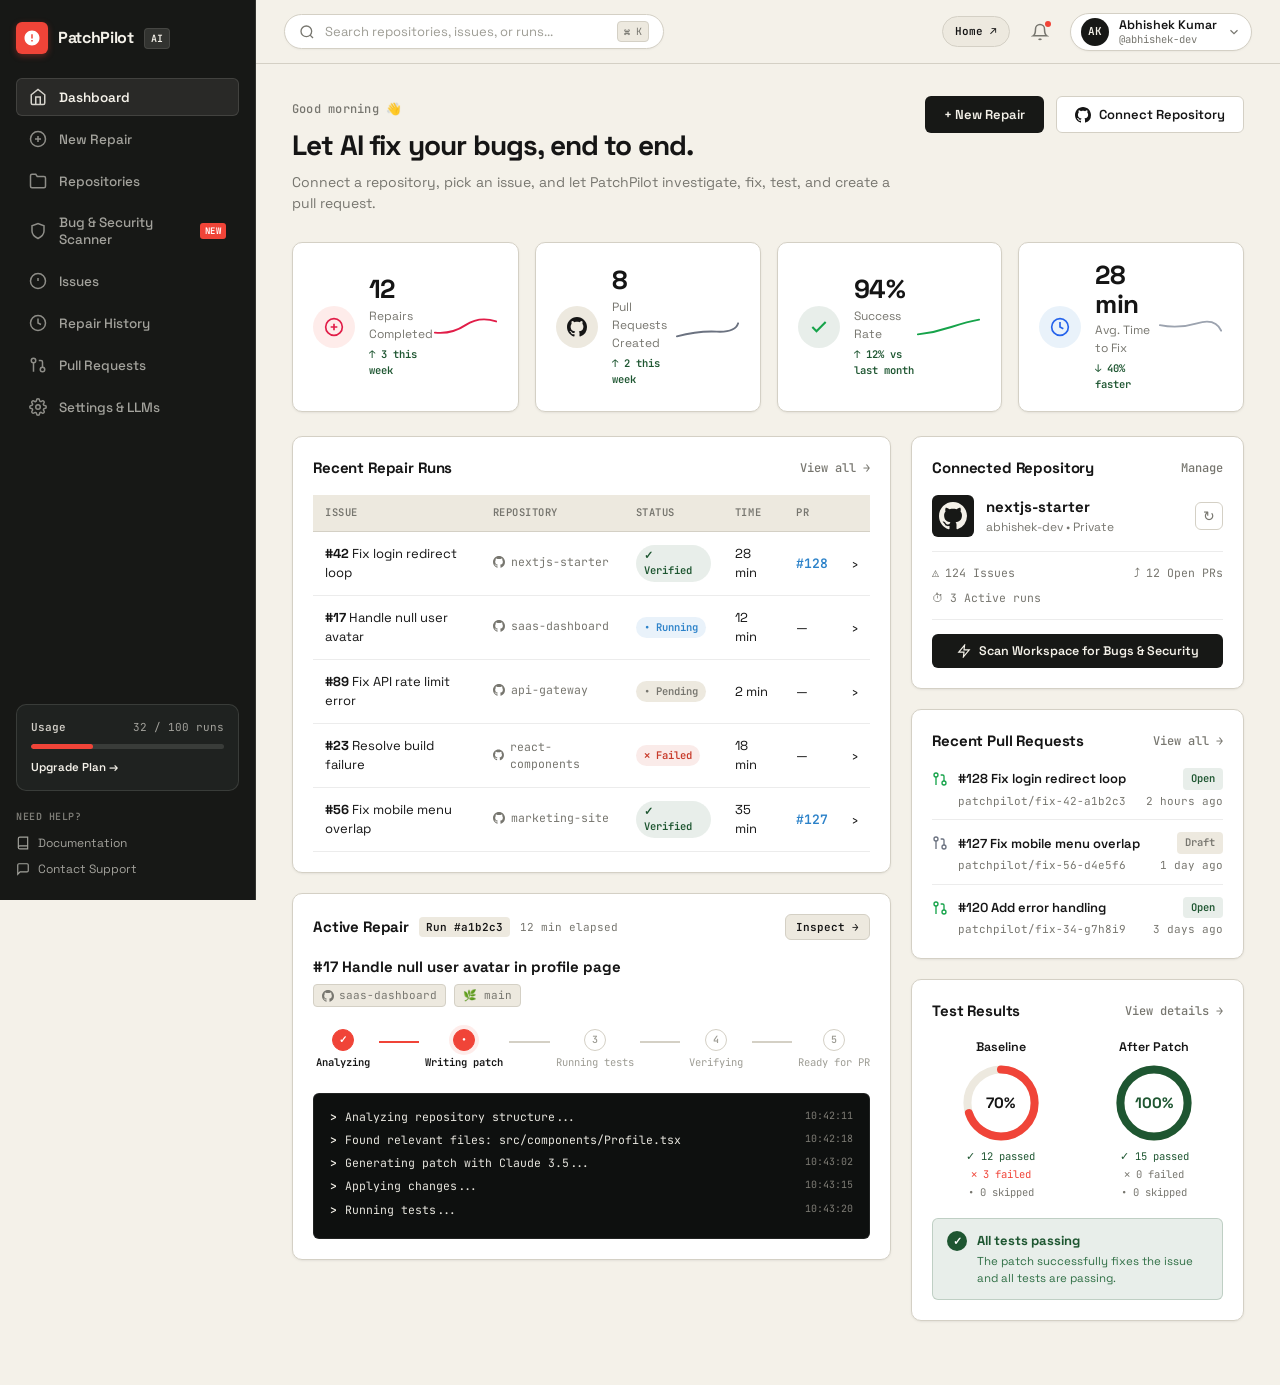
==== commit d5d714ab: "feat(dashboard): polish responsive typography, mobile drawer navigation, and warm editorial theme co" ====
--- a/web/dashboard.html
+++ b/web/dashboard.html
@@ -1,15 +1,17 @@
 <!DOCTYPE html>
-<html lang="en">
+<html lang="en" data-theme="light">
 <head>
   <meta charset="utf-8">
   <meta name="viewport" content="width=device-width, initial-scale=1">
   <title>PatchPilot AI — Autonomous Developer Dashboard</title>
   <link rel="preconnect" href="https://fonts.googleapis.com">
   <link rel="preconnect" href="https://fonts.gstatic.com" crossorigin>
-  <link href="https://fonts.googleapis.com/css2?family=Inter:wght@400;500;600;700&family=JetBrains+Mono:wght@400;500;600&display=swap" rel="stylesheet">
+  <link href="https://fonts.googleapis.com/css2?family=Space+Grotesk:wght@300;400;500;600;700&family=JetBrains+Mono:wght@400;500;600&family=Inter:wght@400;500;600;700&family=Newsreader:ital,opsz,wght@1,6..72,400;1,6..72,500&display=swap" rel="stylesheet">
   <link rel="stylesheet" href="dashboard.css">
 </head>
 <body class="dash-body">
+  <!-- Mobile Drawer Backdrop -->
+  <div class="sidebar-backdrop" id="sidebar-backdrop"></div>
 
   <div class="dash-layout">
     
@@ -136,16 +138,30 @@
       
       <!-- Top Bar -->
       <header class="dash-topbar">
-        <div class="search-box-wrap">
-          <svg class="search-icon" viewBox="0 0 24 24" width="16" height="16" fill="none" stroke="currentColor" stroke-width="2">
-            <circle cx="11" cy="11" r="8"/>
-            <line x1="21" y1="21" x2="16.65" y2="16.65"/>
-          </svg>
-          <input type="text" id="global-search-input" placeholder="Search repositories, issues, or runs..." autocomplete="off">
-          <span class="search-kbd-badge">&#x2318; K</span>
+        <div class="topbar-left-group">
+          <!-- Mobile Hamburger Toggle -->
+          <button type="button" class="btn-mobile-sidebar-toggle" id="btn-mobile-sidebar-toggle" aria-label="Toggle navigation drawer">
+            <svg viewBox="0 0 24 24" width="20" height="20" fill="none" stroke="currentColor" stroke-width="2">
+              <line x1="3" y1="12" x2="21" y2="12"></line>
+              <line x1="3" y1="6" x2="21" y2="6"></line>
+              <line x1="3" y1="18" x2="21" y2="18"></line>
+            </svg>
+          </button>
+
+          <div class="search-box-wrap">
+            <svg class="search-icon" viewBox="0 0 24 24" width="16" height="16" fill="none" stroke="currentColor" stroke-width="2">
+              <circle cx="11" cy="11" r="8"/>
+              <line x1="21" y1="21" x2="16.65" y2="16.65"/>
+            </svg>
+            <input type="text" id="global-search-input" placeholder="Search repositories, issues, or runs..." autocomplete="off">
+            <span class="search-kbd-badge">&#x2318; K</span>
+          </div>
         </div>
 
         <div class="topbar-actions">
+          <a href="/" class="nav-home-pill" title="Return to Editorial Homepage">
+            <span>Home ↗</span>
+          </a>
           <!-- Notification Bell -->
           <button type="button" class="btn-icon-topbar" id="btn-topbar-notifs" title="Notifications">
             <svg viewBox="0 0 24 24" width="18" height="18" fill="none" stroke="currentColor" stroke-width="2">
--- a/web/dashboard.css
+++ b/web/dashboard.css
@@ -1,45 +1,55 @@
 /* ==========================================================================
    PatchPilot AI — Autonomous Developer Dashboard Stylesheet
-   Designed to match the reference dashboard with pixel-perfect precision.
+   Theme Cohesion: Warm Editorial Architectural Palette (Metic.studio inspired)
+   Full Fluid Responsiveness across Mobile, Tablet, and Desktop
    ========================================================================== */
 
 :root {
-  --font-sans: 'Inter', -apple-system, BlinkMacSystemFont, 'Segoe UI', Roboto, sans-serif;
-  --font-mono: 'JetBrains Mono', monospace;
-
-  /* Surfaces */
-  --bg-app: #F8F9FA;
-  --bg-sidebar: #0F1117;
-  --bg-sidebar-hover: #1A1D27;
-  --bg-sidebar-active: #1F2432;
-  --bg-card: #FFFFFF;
-  --bg-topbar: #FFFFFF;
-  --bg-terminal: #0B0E14;
-
-  /* Borders */
-  --border-light: #E5E7EB;
-  --border-subtle: #F3F4F6;
-  --border-dark: #222634;
-
-  /* Text Colors */
-  --text-main: #111827;
-  --text-muted: #6B7280;
-  --text-dim: #9CA3AF;
-  --text-sidebar: #9CA3AF;
-  --text-sidebar-active: #FFFFFF;
-
-  /* Accents & Status */
-  --accent-red: #E11D48;
-  --accent-red-soft: #FEE2E2;
-  --accent-green: #16A34A;
-  --accent-green-soft: #DCFCE7;
-  --accent-blue: #2563EB;
-  --accent-blue-soft: #DBEAFE;
-  --accent-purple-soft: #F3E8FF;
-  --accent-gray-soft: #F3F4F6;
-
-  --shadow-sm: 0 1px 2px 0 rgba(0, 0, 0, 0.05);
-  --shadow-card: 0 1px 3px 0 rgba(0, 0, 0, 0.06), 0 1px 2px 0 rgba(0, 0, 0, 0.04);
+  /* Surface Tokens (Exact Homepage Match) */
+  --surface-base: #F4F1E9;
+  --surface-secondary: #EDE9DF;
+  --surface-elevated: #FFFFFF;
+  --surface-inverse: #171816;
+  --surface-paper-2: #EAE6DC;
+  --surface-terminal: #0E100F;
+
+  /* Typography Tokens */
+  --text-primary: #151515;
+  --text-secondary: #77766F;
+  --text-tertiary: #9E9D95;
+  --text-inverse: #F4F1E9;
+
+  /* Hairlines & Rules */
+  --border-default: #D4D0C5;
+  --border-subtle: rgba(21, 21, 21, 0.08);
+  --border-strong: #151515;
+  --border-dark: rgba(244, 241, 233, 0.12);
+
+  /* Semantic State Accents */
+  --accent-primary: #F04438;        /* Signal Red */
+  --accent-subtle: rgba(240, 68, 56, 0.10);
+  --status-verified: #1E5631;       /* Restrained Deep Green */
+  --status-verified-bg: rgba(30, 86, 49, 0.10);
+  --status-running: #2C82C9;        /* Blueprint Drafting Cyan */
+  --status-running-bg: rgba(44, 130, 201, 0.10);
+  --status-failed: #C83B2B;
+  --status-failed-bg: rgba(200, 59, 43, 0.10);
+
+  /* Typography Fonts */
+  --font-sans: 'Space Grotesk', -apple-system, BlinkMacSystemFont, 'Segoe UI', Roboto, sans-serif;
+  --font-mono: 'JetBrains Mono', ui-monospace, SFMono-Regular, Menlo, Monaco, Consolas, monospace;
+  --font-serif: 'Newsreader', Georgia, serif;
+  --font-ui: 'Inter', var(--font-sans);
+
+  /* Geometry & Radii */
+  --radius-card: 10px;
+  --radius-sm: 6px;
+  --radius-pill: 9999px;
+
+  /* Shadows (Subtle, architectural, no blurry diffuse blobs) */
+  --shadow-hairline: 0 1px 2px rgba(21, 21, 21, 0.04);
+  --shadow-card: 0 1px 3px rgba(21, 21, 21, 0.05), 0 1px 2px rgba(21, 21, 21, 0.03);
+  --shadow-dropdown: 0 10px 25px -5px rgba(21, 21, 21, 0.12), 0 8px 10px -6px rgba(21, 21, 21, 0.08);
 }
 
 *, *::before, *::after {
@@ -50,33 +60,64 @@
 
 body.dash-body {
   font-family: var(--font-sans);
-  background-color: var(--bg-app);
-  color: var(--text-main);
+  background-color: var(--surface-base);
+  color: var(--text-primary);
   line-height: 1.5;
   -webkit-font-smoothing: antialiased;
-}
-
-/* Layout */
+  -moz-osx-font-smoothing: grayscale;
+  overflow-x: hidden;
+}
+
+/* ==========================================================================
+   LAYOUT SHELL
+   ========================================================================== */
 .dash-layout {
   display: flex;
   min-height: 100vh;
   width: 100vw;
-  overflow-x: hidden;
+  position: relative;
+  background-color: var(--surface-base);
+}
+
+/* Mobile Drawer Backdrop */
+.sidebar-backdrop {
+  display: none;
+  position: fixed;
+  top: 0;
+  left: 0;
+  width: 100vw;
+  height: 100vh;
+  background: rgba(19, 18, 16, 0.45);
+  backdrop-filter: blur(2px);
+  z-index: 90;
+  opacity: 0;
+  transition: opacity 0.25s ease;
+}
+
+.sidebar-backdrop.active {
+  display: block;
+  opacity: 1;
 }
 
 /* ==========================================================================
-   SIDEBAR (DARK)
+   SIDEBAR (DEEP EDITORIAL CHARCOAL)
    ========================================================================== */
 .dash-sidebar {
-  width: 250px;
-  background-color: var(--bg-sidebar);
-  color: var(--text-sidebar);
+  width: 256px;
+  background-color: var(--surface-inverse);
+  color: var(--text-inverse);
   display: flex;
   flex-direction: column;
   flex-shrink: 0;
   border-right: 1px solid var(--border-dark);
-  padding: 20px 16px;
+  padding: 22px 16px;
   min-height: 100vh;
+  position: sticky;
+  top: 0;
+  height: 100vh;
+  overflow-y: auto;
+  z-index: 100;
+  transition: transform 0.3s cubic-bezier(0.16, 1, 0.3, 1);
 }
 
 .dash-brand {
@@ -88,34 +129,38 @@
   align-items: center;
   gap: 10px;
   text-decoration: none;
-  color: #FFFFFF;
+  color: var(--text-inverse);
 }
 
 .brand-logo-icon {
   width: 32px;
   height: 32px;
-  border-radius: 8px;
-  background: var(--accent-red);
+  border-radius: var(--radius-sm);
+  background: var(--accent-primary);
   display: flex;
   align-items: center;
   justify-content: center;
   color: #FFFFFF;
+  box-shadow: 0 2px 6px rgba(240, 68, 56, 0.35);
 }
 
 .brand-title {
+  font-family: var(--font-sans);
   font-size: 16px;
   font-weight: 700;
   letter-spacing: -0.02em;
-  color: #FFFFFF;
+  color: var(--text-inverse);
 }
 
 .brand-badge-pill {
+  font-family: var(--font-mono);
   font-size: 10px;
   font-weight: 600;
-  background: #272C3D;
-  color: #D1D5DB;
+  background: rgba(244, 241, 233, 0.12);
+  color: var(--surface-base);
   padding: 2px 6px;
   border-radius: 4px;
+  border: 1px solid rgba(244, 241, 233, 0.1);
 }
 
 /* Sidebar Navigation */
@@ -131,11 +176,11 @@
   align-items: center;
   gap: 12px;
   width: 100%;
-  padding: 10px 12px;
-  border-radius: 8px;
+  padding: 9px 12px;
+  border-radius: var(--radius-sm);
   background: transparent;
-  border: none;
-  color: var(--text-sidebar);
+  border: 1px solid transparent;
+  color: #A3A29C;
   font-family: var(--font-sans);
   font-size: 13.5px;
   font-weight: 500;
@@ -145,28 +190,31 @@
 }
 
 .nav-item:hover {
-  background: var(--bg-sidebar-hover);
-  color: #FFFFFF;
+  background: rgba(244, 241, 233, 0.05);
+  color: var(--text-inverse);
 }
 
 .nav-item.active {
-  background: var(--bg-sidebar-active);
-  color: #FFFFFF;
+  background: rgba(244, 241, 233, 0.08);
+  border-color: rgba(244, 241, 233, 0.12);
+  color: var(--text-inverse);
   font-weight: 600;
 }
 
 .nav-icon {
   flex-shrink: 0;
+  opacity: 0.85;
 }
 
 .nav-badge-new {
   margin-left: auto;
+  font-family: var(--font-mono);
   font-size: 9px;
   font-weight: 700;
-  background: var(--accent-red);
+  background: var(--accent-primary);
   color: #FFFFFF;
   padding: 2px 5px;
-  border-radius: 4px;
+  border-radius: 3px;
   letter-spacing: 0.05em;
 }
 
@@ -177,54 +225,57 @@
 }
 
 .usage-card {
-  background: #161A24;
+  background: #1F2220;
   border: 1px solid var(--border-dark);
-  border-radius: 10px;
+  border-radius: var(--radius-card);
   padding: 14px;
-  margin-bottom: 20px;
+  margin-bottom: 18px;
 }
 
 .usage-header {
   display: flex;
   justify-content: space-between;
+  font-family: var(--font-mono);
   font-size: 11px;
   margin-bottom: 8px;
 }
 
 .usage-label {
-  color: #D1D5DB;
+  color: #D1CEC7;
   font-weight: 600;
 }
 
 .usage-val {
-  color: var(--text-sidebar);
+  color: #A3A29C;
 }
 
 .usage-progress-bar {
   width: 100%;
-  height: 6px;
-  background: #272C3D;
-  border-radius: 999px;
+  height: 5px;
+  background: rgba(244, 241, 233, 0.12);
+  border-radius: var(--radius-pill);
   overflow: hidden;
   margin-bottom: 10px;
 }
 
 .usage-progress-fill {
   height: 100%;
-  background: var(--accent-red);
-  border-radius: 999px;
+  background: var(--accent-primary);
+  border-radius: var(--radius-pill);
+  transition: width 0.3s ease;
 }
 
 .upgrade-link {
   display: block;
   font-size: 11.5px;
   font-weight: 600;
-  color: #FFFFFF;
+  color: var(--text-inverse);
   text-decoration: none;
 }
 
 .upgrade-link:hover {
   text-decoration: underline;
+  color: var(--accent-primary);
 }
 
 .sidebar-help-links {
@@ -234,8 +285,9 @@
 }
 
 .help-heading {
-  font-size: 11px;
-  color: #6B7280;
+  font-family: var(--font-mono);
+  font-size: 10px;
+  color: #7E7D77;
   font-weight: 600;
   text-transform: uppercase;
   letter-spacing: 0.05em;
@@ -247,60 +299,88 @@
   align-items: center;
   gap: 8px;
   font-size: 12px;
-  color: var(--text-sidebar);
+  color: #A3A29C;
   text-decoration: none;
   transition: color 0.15s ease;
 }
 
 .help-link:hover {
-  color: #FFFFFF;
+  color: var(--text-inverse);
 }
 
 /* ==========================================================================
-   MAIN WRAPPER & TOP BAR
+   MAIN CONTENT WRAPPER & TOP BAR
    ========================================================================== */
 .dash-main-wrap {
   flex: 1;
   display: flex;
   flex-direction: column;
   min-width: 0;
-  background-color: var(--bg-app);
-}
-
+  background-color: var(--surface-base);
+}
+
+/* Topbar */
 .dash-topbar {
   height: 64px;
-  background: var(--bg-topbar);
-  border-bottom: 1px solid var(--border-light);
+  background: var(--surface-base);
+  border-bottom: 1px solid var(--border-default);
   display: flex;
   align-items: center;
   justify-content: space-between;
   padding: 0 28px;
   position: sticky;
   top: 0;
-  z-index: 10;
-}
-
-/* Topbar Search */
+  z-index: 50;
+}
+
+.topbar-left-group {
+  display: flex;
+  align-items: center;
+  gap: 12px;
+  flex: 1;
+  max-width: 500px;
+}
+
+/* Mobile Hamburger Button */
+.btn-mobile-sidebar-toggle {
+  display: none;
+  background: transparent;
+  border: 1px solid var(--border-default);
+  border-radius: var(--radius-sm);
+  color: var(--text-primary);
+  padding: 6px;
+  cursor: pointer;
+  align-items: center;
+  justify-content: center;
+}
+
+.btn-mobile-sidebar-toggle:hover {
+  background: var(--surface-secondary);
+}
+
+/* Search Box */
 .search-box-wrap {
   display: flex;
   align-items: center;
   gap: 10px;
-  background: #F3F4F6;
-  border: 1px solid transparent;
-  border-radius: 8px;
-  padding: 7px 14px;
-  width: 380px;
+  background: var(--surface-elevated);
+  border: 1px solid var(--border-default);
+  border-radius: var(--radius-pill);
+  padding: 6px 14px;
+  width: 100%;
+  max-width: 380px;
   transition: all 0.15s ease;
+  box-shadow: var(--shadow-hairline);
 }
 
 .search-box-wrap:focus-within {
-  background: #FFFFFF;
-  border-color: #D1D5DB;
-  box-shadow: 0 0 0 3px rgba(0, 0, 0, 0.03);
+  border-color: var(--border-strong);
+  box-shadow: 0 0 0 3px rgba(21, 21, 21, 0.05);
 }
 
 .search-icon {
-  color: var(--text-muted);
+  color: var(--text-secondary);
+  flex-shrink: 0;
 }
 
 .search-box-wrap input {
@@ -310,50 +390,75 @@
   font-family: var(--font-sans);
   font-size: 13px;
   outline: none;
-  color: var(--text-main);
+  color: var(--text-primary);
+}
+
+.search-box-wrap input::placeholder {
+  color: var(--text-tertiary);
 }
 
 .search-kbd-badge {
   font-size: 10px;
   font-family: var(--font-mono);
-  color: var(--text-muted);
-  background: #E5E7EB;
+  color: var(--text-secondary);
+  background: var(--surface-secondary);
+  border: 1px solid var(--border-default);
   padding: 2px 6px;
   border-radius: 4px;
+  flex-shrink: 0;
 }
 
 /* Topbar Actions */
 .topbar-actions {
   display: flex;
   align-items: center;
-  gap: 18px;
+  gap: 14px;
+}
+
+.nav-home-pill {
+  font-family: var(--font-mono);
+  font-size: 11px;
+  font-weight: 600;
+  padding: 6px 12px;
+  border-radius: var(--radius-pill);
+  background: var(--surface-secondary);
+  border: 1px solid var(--border-default);
+  color: var(--text-primary);
+  text-decoration: none;
+  transition: all 0.15s ease;
+}
+
+.nav-home-pill:hover {
+  background: var(--surface-elevated);
+  border-color: var(--border-strong);
 }
 
 .btn-icon-topbar {
   background: transparent;
-  border: none;
-  color: var(--text-muted);
+  border: 1px solid transparent;
+  color: var(--text-secondary);
   cursor: pointer;
   position: relative;
   display: flex;
   align-items: center;
   justify-content: center;
   padding: 6px;
-  border-radius: 6px;
+  border-radius: var(--radius-sm);
+  transition: all 0.15s ease;
 }
 
 .btn-icon-topbar:hover {
-  background: #F3F4F6;
-  color: var(--text-main);
+  background: var(--surface-secondary);
+  color: var(--text-primary);
 }
 
 .notif-badge-dot {
   position: absolute;
   top: 4px;
   right: 4px;
-  width: 7px;
-  height: 7px;
-  background: var(--accent-red);
+  width: 6px;
+  height: 6px;
+  background: var(--accent-primary);
   border-radius: 50%;
 }
 
@@ -367,23 +472,27 @@
   align-items: center;
   gap: 10px;
   cursor: pointer;
-  padding: 4px 8px;
-  border-radius: 8px;
-  transition: background 0.15s ease;
+  padding: 4px 10px;
+  background: var(--surface-elevated);
+  border: 1px solid var(--border-default);
+  border-radius: var(--radius-pill);
+  transition: all 0.15s ease;
   user-select: none;
+  box-shadow: var(--shadow-hairline);
 }
 
 .user-avatar-pill:hover {
-  background: #F3F4F6;
+  border-color: var(--border-strong);
 }
 
 .avatar-circle {
-  width: 34px;
-  height: 34px;
+  width: 28px;
+  height: 28px;
   border-radius: 50%;
-  background: #111827;
-  color: #FFFFFF;
-  font-size: 12px;
+  background: var(--surface-inverse);
+  color: var(--surface-base);
+  font-family: var(--font-mono);
+  font-size: 11px;
   font-weight: 600;
   display: flex;
   align-items: center;
@@ -397,33 +506,35 @@
 }
 
 .user-name-text {
-  font-size: 13px;
+  font-size: 12.5px;
   font-weight: 600;
   line-height: 1.2;
 }
 
 .user-handle-text {
-  font-size: 11px;
-  color: var(--text-muted);
+  font-family: var(--font-mono);
+  font-size: 10.5px;
+  color: var(--text-secondary);
   line-height: 1.2;
 }
 
 .chevron-icon {
-  color: var(--text-muted);
-}
-
+  color: var(--text-secondary);
+}
+
+/* Dropdown */
 .profile-dropdown-card {
   position: absolute;
-  top: 46px;
+  top: 48px;
   right: 0;
   width: 220px;
-  background: #FFFFFF;
-  border: 1px solid var(--border-light);
-  border-radius: 10px;
-  box-shadow: 0 10px 15px -3px rgba(0, 0, 0, 0.1);
+  background: var(--surface-elevated);
+  border: 1px solid var(--border-default);
+  border-radius: var(--radius-card);
+  box-shadow: var(--shadow-dropdown);
   padding: 8px 0;
   display: none;
-  z-index: 50;
+  z-index: 60;
 }
 
 .profile-dropdown-card.show {
@@ -438,13 +549,13 @@
 }
 
 .dropdown-header span {
-  color: var(--text-muted);
+  color: var(--text-secondary);
   font-size: 11px;
 }
 
 .dropdown-divider {
   height: 1px;
-  background: var(--border-light);
+  background: var(--border-subtle);
   margin: 6px 0;
 }
 
@@ -454,25 +565,26 @@
   border: none;
   padding: 8px 14px;
   text-align: left;
+  font-family: var(--font-sans);
   font-size: 12.5px;
-  color: var(--text-main);
+  color: var(--text-primary);
   cursor: pointer;
 }
 
 .dropdown-item:hover {
-  background: #F3F4F6;
+  background: var(--surface-secondary);
 }
 
 .dropdown-item.text-danger {
-  color: var(--accent-red);
+  color: var(--accent-primary);
 }
 
 /* ==========================================================================
-   MAIN CONTENT BODY & VIEWS
+   MAIN CONTENT BODY
    ========================================================================== */
 .dash-content-body {
-  padding: 28px 32px 48px;
-  max-width: 1400px;
+  padding: 32px 36px 64px;
+  max-width: 1360px;
   width: 100%;
   margin: 0 auto;
 }
@@ -483,6 +595,12 @@
 
 .dash-view-section.active {
   display: block;
+  animation: viewFadeIn 0.2s ease forwards;
+}
+
+@keyframes viewFadeIn {
+  from { opacity: 0; transform: translateY(4px); }
+  to { opacity: 1; transform: translateY(0); }
 }
 
 .section-title-wrap {
@@ -490,47 +608,57 @@
 }
 
 .view-main-title {
-  font-size: 22px;
+  font-family: var(--font-sans);
+  font-size: 24px;
   font-weight: 700;
   letter-spacing: -0.02em;
 }
 
 .view-main-desc {
-  font-size: 13.5px;
-  color: var(--text-muted);
+  font-size: 14px;
+  color: var(--text-secondary);
   margin-top: 4px;
 }
 
-/* Welcome Header */
+/* ==========================================================================
+   WELCOME HEADER
+   ========================================================================== */
 .welcome-header-row {
   display: flex;
   align-items: flex-start;
   justify-content: space-between;
   margin-bottom: 28px;
+  gap: 20px;
 }
 
 .welcome-greeting {
-  font-size: 13px;
-  color: var(--text-muted);
+  font-family: var(--font-mono);
+  font-size: 12px;
+  color: var(--text-secondary);
   font-weight: 500;
+  letter-spacing: 0.02em;
 }
 
 .welcome-heading {
-  font-size: 26px;
+  font-family: var(--font-sans);
+  font-size: 28px;
   font-weight: 700;
-  letter-spacing: -0.02em;
+  letter-spacing: -0.03em;
   margin: 4px 0 6px;
+  color: var(--text-primary);
 }
 
 .welcome-subtext {
-  font-size: 13.5px;
-  color: var(--text-muted);
+  font-size: 14px;
+  color: var(--text-secondary);
+  max-width: 680px;
 }
 
 .welcome-actions-col {
   display: flex;
   align-items: center;
   gap: 12px;
+  flex-shrink: 0;
 }
 
 /* Buttons */
@@ -539,19 +667,20 @@
   align-items: center;
   justify-content: center;
   gap: 8px;
-  padding: 9px 16px;
-  border-radius: 8px;
+  padding: 9px 18px;
+  border-radius: var(--radius-sm);
   font-family: var(--font-sans);
   font-size: 13px;
   font-weight: 600;
   cursor: pointer;
   border: 1px solid transparent;
   transition: all 0.15s ease;
+  white-space: nowrap;
 }
 
 .btn-dark-action {
-  background: #111827;
-  color: #FFFFFF;
+  background: var(--surface-inverse);
+  color: var(--text-inverse);
 }
 
 .btn-dark-action:hover {
@@ -559,42 +688,47 @@
 }
 
 .btn-outline-action {
-  background: #FFFFFF;
-  border-color: #D1D5DB;
-  color: var(--text-main);
+  background: var(--surface-elevated);
+  border-color: var(--border-default);
+  color: var(--text-primary);
 }
 
 .btn-outline-action:hover {
-  background: #F9FAFB;
-  border-color: #9CA3AF;
+  background: var(--surface-secondary);
+  border-color: var(--border-strong);
 }
 
 .btn-sm-action {
-  background: #F3F4F6;
-  border: 1px solid #E5E7EB;
-  color: var(--text-main);
+  background: var(--surface-secondary);
+  border: 1px solid var(--border-default);
+  color: var(--text-primary);
   padding: 5px 10px;
-  font-size: 11.5px;
-  border-radius: 6px;
+  font-family: var(--font-mono);
+  font-size: 11px;
+  border-radius: var(--radius-sm);
   cursor: pointer;
   font-weight: 600;
+  transition: all 0.15s ease;
 }
 
 .btn-sm-action:hover {
-  background: #E5E7EB;
+  background: var(--surface-elevated);
+  border-color: var(--border-strong);
 }
 
 .btn-link-action {
   background: transparent;
   border: none;
-  color: var(--text-muted);
-  font-size: 12.5px;
+  color: var(--text-secondary);
+  font-family: var(--font-mono);
+  font-size: 12px;
   font-weight: 500;
   cursor: pointer;
+  transition: color 0.15s ease;
 }
 
 .btn-link-action:hover {
-  color: var(--text-main);
+  color: var(--text-primary);
   text-decoration: underline;
 }
 
@@ -604,36 +738,29 @@
 .kpi-cards-grid {
   display: grid;
   grid-template-columns: repeat(4, 1fr);
-  gap: 18px;
-  margin-bottom: 28px;
-}
-
-@media (max-width: 1024px) {
-  .kpi-cards-grid {
-    grid-template-columns: repeat(2, 1fr);
-  }
-}
-
-@media (max-width: 640px) {
-  .kpi-cards-grid {
-    grid-template-columns: 1fr;
-  }
+  gap: 16px;
+  margin-bottom: 24px;
 }
 
 .kpi-card {
-  background: var(--bg-card);
-  border: 1px solid var(--border-light);
-  border-radius: 12px;
+  background: var(--surface-elevated);
+  border: 1px solid var(--border-default);
+  border-radius: var(--radius-card);
   padding: 18px 20px;
   display: flex;
   align-items: center;
   position: relative;
-  box-shadow: var(--shadow-sm);
+  box-shadow: var(--shadow-card);
+  transition: border-color 0.15s ease;
+}
+
+.kpi-card:hover {
+  border-color: var(--border-strong);
 }
 
 .kpi-icon-circle {
-  width: 44px;
-  height: 44px;
+  width: 42px;
+  height: 42px;
   border-radius: 50%;
   display: flex;
   align-items: center;
@@ -642,10 +769,10 @@
   flex-shrink: 0;
 }
 
-.icon-pink { background: var(--accent-red-soft); }
-.icon-purple { background: var(--accent-gray-soft); }
-.icon-green { background: var(--accent-green-soft); }
-.icon-blue { background: var(--accent-blue-soft); }
+.icon-pink { background: var(--accent-subtle); color: var(--accent-primary); }
+.icon-purple { background: var(--surface-secondary); color: var(--text-primary); }
+.icon-green { background: var(--status-verified-bg); color: var(--status-verified); }
+.icon-blue { background: var(--status-running-bg); color: var(--status-running); }
 
 .kpi-data-col {
   display: flex;
@@ -653,32 +780,36 @@
 }
 
 .kpi-num {
-  font-size: 24px;
+  font-family: var(--font-sans);
+  font-size: 26px;
   font-weight: 700;
   letter-spacing: -0.02em;
   line-height: 1.1;
+  color: var(--text-primary);
 }
 
 .kpi-label {
-  font-size: 12.5px;
-  color: var(--text-muted);
-  margin-top: 2px;
+  font-size: 12px;
+  color: var(--text-secondary);
+  margin-top: 3px;
 }
 
 .kpi-trend {
-  font-size: 11px;
+  font-family: var(--font-mono);
+  font-size: 10.5px;
   font-weight: 600;
   margin-top: 4px;
 }
 
 .trend-up {
-  color: var(--accent-green);
+  color: var(--status-verified);
 }
 
 .kpi-sparkline {
   margin-left: auto;
-  width: 70px;
-  height: 28px;
+  width: 65px;
+  height: 26px;
+  flex-shrink: 0;
 }
 
 /* ==========================================================================
@@ -686,30 +817,25 @@
    ========================================================================== */
 .dash-two-col-grid {
   display: grid;
-  grid-template-columns: 63% 35%;
-  gap: 2%;
-}
-
-@media (max-width: 1100px) {
-  .dash-two-col-grid {
-    grid-template-columns: 1fr;
-    gap: 20px;
-  }
+  grid-template-columns: 1.8fr 1fr;
+  gap: 20px;
+  align-items: start;
 }
 
 .dash-col-left, .dash-col-right {
   display: flex;
   flex-direction: column;
   gap: 20px;
+  min-width: 0;
 }
 
 /* Panel Card */
 .panel-card {
-  background: var(--bg-card);
-  border: 1px solid var(--border-light);
-  border-radius: 12px;
+  background: var(--surface-elevated);
+  border: 1px solid var(--border-default);
+  border-radius: var(--radius-card);
   padding: 20px;
-  box-shadow: var(--shadow-sm);
+  box-shadow: var(--shadow-card);
 }
 
 .panel-header-row {
@@ -720,42 +846,48 @@
 }
 
 .panel-title {
+  font-family: var(--font-sans);
   font-size: 15px;
-  font-weight: 600;
+  font-weight: 700;
   letter-spacing: -0.01em;
-}
-
-/* Tables */
+  color: var(--text-primary);
+}
+
+/* Responsive Table */
 .table-responsive {
+  width: 100%;
   overflow-x: auto;
+  -webkit-overflow-scrolling: touch;
 }
 
 .dash-table {
   width: 100%;
   border-collapse: collapse;
   font-size: 13px;
+  text-align: left;
 }
 
 .dash-table th {
-  text-align: left;
   padding: 10px 12px;
-  font-size: 11px;
-  font-weight: 600;
-  color: var(--text-muted);
+  font-family: var(--font-mono);
+  font-size: 10.5px;
+  font-weight: 600;
+  color: var(--text-secondary);
   text-transform: uppercase;
-  letter-spacing: 0.04em;
-  border-bottom: 1px solid var(--border-light);
+  letter-spacing: 0.05em;
+  border-bottom: 1px solid var(--border-default);
+  background: var(--surface-secondary);
 }
 
 .dash-table td {
   padding: 12px;
   border-bottom: 1px solid var(--border-subtle);
-  color: var(--text-main);
+  color: var(--text-primary);
   vertical-align: middle;
 }
 
 .dash-table tr:hover td {
-  background: #F9FAFB;
+  background: rgba(237, 233, 223, 0.45);
 }
 
 .repo-inline-tag {
@@ -764,11 +896,12 @@
   gap: 6px;
   font-family: var(--font-mono);
   font-size: 11.5px;
-  color: var(--text-muted);
+  color: var(--text-secondary);
 }
 
 .pr-link {
-  color: var(--accent-blue);
+  font-family: var(--font-mono);
+  color: var(--status-running);
   text-decoration: none;
   font-weight: 600;
 }
@@ -782,46 +915,47 @@
   display: inline-flex;
   align-items: center;
   padding: 3px 8px;
-  border-radius: 999px;
-  font-size: 11px;
+  border-radius: var(--radius-pill);
+  font-family: var(--font-mono);
+  font-size: 10.5px;
   font-weight: 600;
 }
 
 .badge-verified {
-  background: var(--accent-green-soft);
-  color: var(--accent-green);
+  background: var(--status-verified-bg);
+  color: var(--status-verified);
 }
 
 .badge-running {
-  background: var(--accent-blue-soft);
-  color: var(--accent-blue);
+  background: var(--status-running-bg);
+  color: var(--status-running);
 }
 
 .badge-pending {
-  background: var(--accent-gray-soft);
-  color: var(--text-muted);
+  background: var(--surface-secondary);
+  color: var(--text-secondary);
 }
 
 .badge-failed {
-  background: var(--accent-red-soft);
-  color: var(--accent-red);
+  background: var(--status-failed-bg);
+  color: var(--status-failed);
 }
 
 .badge-pr-open {
-  background: var(--accent-green-soft);
-  color: var(--accent-green);
+  background: var(--status-verified-bg);
+  color: var(--status-verified);
   border-radius: 4px;
 }
 
 .badge-pr-draft {
-  background: var(--accent-gray-soft);
-  color: var(--text-muted);
+  background: var(--surface-secondary);
+  color: var(--text-secondary);
   border-radius: 4px;
 }
 
 .badge-neutral {
-  background: #F3F4F6;
-  color: #374151;
+  background: var(--surface-secondary);
+  color: var(--text-primary);
 }
 
 /* ==========================================================================
@@ -831,20 +965,23 @@
   display: flex;
   align-items: center;
   gap: 10px;
+  flex-wrap: wrap;
 }
 
 .run-tag {
   font-family: var(--font-mono);
   font-size: 11px;
-  background: #F3F4F6;
-  padding: 2px 6px;
+  font-weight: 600;
+  background: var(--surface-secondary);
+  padding: 2px 7px;
   border-radius: 4px;
-  color: var(--text-muted);
+  color: var(--text-primary);
 }
 
 .elapsed-tag {
-  font-size: 12px;
-  color: var(--text-muted);
+  font-family: var(--font-mono);
+  font-size: 11px;
+  color: var(--text-secondary);
 }
 
 .active-repair-title-wrap {
@@ -852,15 +989,18 @@
 }
 
 .active-issue-title {
+  font-family: var(--font-sans);
   font-size: 15px;
-  font-weight: 600;
+  font-weight: 700;
   margin-bottom: 6px;
+  color: var(--text-primary);
 }
 
 .active-issue-tags {
   display: flex;
   align-items: center;
   gap: 8px;
+  flex-wrap: wrap;
 }
 
 .repo-pill, .branch-pill {
@@ -869,10 +1009,11 @@
   gap: 5px;
   font-family: var(--font-mono);
   font-size: 11px;
-  background: #F3F4F6;
+  background: var(--surface-secondary);
+  border: 1px solid var(--border-default);
   padding: 2px 8px;
   border-radius: 4px;
-  color: var(--text-muted);
+  color: var(--text-secondary);
 }
 
 /* 5-Step Pipeline Stepper */
@@ -881,6 +1022,8 @@
   align-items: center;
   margin: 16px 0;
   padding: 6px 0;
+  overflow-x: auto;
+  -webkit-overflow-scrolling: touch;
 }
 
 .step-node {
@@ -888,95 +1031,104 @@
   flex-direction: column;
   align-items: center;
   gap: 4px;
+  min-width: 60px;
 }
 
 .node-icon {
-  width: 20px;
-  height: 20px;
+  width: 22px;
+  height: 22px;
   border-radius: 50%;
-  border: 1.5px solid #D1D5DB;
+  border: 1.5px solid var(--border-default);
+  font-family: var(--font-mono);
   font-size: 10px;
   display: flex;
   align-items: center;
   justify-content: center;
-  color: #9CA3AF;
-  font-weight: 600;
+  color: var(--text-tertiary);
+  font-weight: 600;
+  background: var(--surface-elevated);
 }
 
 .node-label {
-  font-size: 11px;
-  color: #9CA3AF;
+  font-family: var(--font-mono);
+  font-size: 10.5px;
+  color: var(--text-tertiary);
   white-space: nowrap;
 }
 
 .step-node.completed .node-icon {
-  background: var(--accent-red);
-  border-color: var(--accent-red);
+  background: var(--accent-primary);
+  border-color: var(--accent-primary);
   color: #FFFFFF;
 }
 
 .step-node.completed .node-label {
-  color: var(--text-main);
+  color: var(--text-primary);
   font-weight: 600;
 }
 
 .step-node.active .node-icon {
-  background: var(--accent-red);
-  border-color: var(--accent-red);
+  background: var(--accent-primary);
+  border-color: var(--accent-primary);
   color: #FFFFFF;
-  box-shadow: 0 0 0 4px var(--accent-red-soft);
+  box-shadow: 0 0 0 4px var(--accent-subtle);
 }
 
 .step-node.active .node-label {
-  color: var(--text-main);
+  color: var(--text-primary);
   font-weight: 600;
 }
 
 .step-connector {
   flex: 1;
+  min-width: 16px;
   height: 2px;
-  background: #E5E7EB;
-  margin: 0 8px 16px;
+  background: var(--border-default);
+  margin: 0 6px 16px;
 }
 
 .step-connector.completed {
-  background: var(--accent-red);
+  background: var(--accent-primary);
 }
 
 /* Dark Terminal Box */
 .active-terminal-wrap {
-  background: var(--bg-terminal);
-  border-radius: 8px;
+  background: var(--surface-terminal);
+  border-radius: var(--radius-sm);
   padding: 14px 16px;
   font-family: var(--font-mono);
   font-size: 11.5px;
-  color: #E2E8F0;
+  color: var(--surface-base);
   max-height: 220px;
   overflow-y: auto;
+  border: 1px solid rgba(255, 255, 255, 0.08);
 }
 
 .term-row {
   display: flex;
-  align-items: center;
+  align-items: flex-start;
   margin-bottom: 6px;
   line-height: 1.5;
 }
 
 .term-arrow {
-  color: #38BDF8;
+  color: var(--blueprint-line);
   margin-right: 8px;
   font-weight: 600;
+  flex-shrink: 0;
 }
 
 .term-text {
   flex: 1;
-  color: #E2E8F0;
+  color: #E6E4DD;
+  word-break: break-word;
 }
 
 .term-time {
-  color: #64748B;
+  color: #7E7C75;
   font-size: 10px;
   margin-left: 8px;
+  flex-shrink: 0;
 }
 
 /* ==========================================================================
@@ -990,36 +1142,42 @@
 }
 
 .repo-avatar-icon {
-  width: 44px;
-  height: 44px;
-  border-radius: 8px;
-  background: #000000;
-  color: #FFFFFF;
+  width: 42px;
+  height: 42px;
+  border-radius: var(--radius-sm);
+  background: var(--surface-inverse);
+  color: var(--surface-base);
   display: flex;
   align-items: center;
   justify-content: center;
+  flex-shrink: 0;
 }
 
 .repo-meta-col {
   display: flex;
   flex-direction: column;
+  min-width: 0;
 }
 
 .repo-title {
+  font-family: var(--font-sans);
   font-size: 15px;
   font-weight: 700;
+  white-space: nowrap;
+  overflow: hidden;
+  text-overflow: ellipsis;
 }
 
 .repo-owner-tag {
   font-size: 12px;
-  color: var(--text-muted);
+  color: var(--text-secondary);
 }
 
 .btn-refresh-sm {
   margin-left: auto;
   background: transparent;
-  border: 1px solid #E5E7EB;
-  border-radius: 6px;
+  border: 1px solid var(--border-default);
+  border-radius: var(--radius-sm);
   width: 28px;
   height: 28px;
   cursor: pointer;
@@ -1027,12 +1185,15 @@
   align-items: center;
   justify-content: center;
   font-size: 14px;
-  color: var(--text-muted);
+  color: var(--text-secondary);
+  transition: all 0.15s ease;
+  flex-shrink: 0;
 }
 
 .btn-refresh-sm:hover {
-  background: #F3F4F6;
-  color: var(--text-main);
+  background: var(--surface-secondary);
+  color: var(--text-primary);
+  border-color: var(--border-strong);
 }
 
 .repo-stats-horizontal {
@@ -1042,8 +1203,11 @@
   padding: 12px 0;
   border-top: 1px solid var(--border-subtle);
   border-bottom: 1px solid var(--border-subtle);
-  font-size: 12px;
-  color: var(--text-muted);
+  font-family: var(--font-mono);
+  font-size: 11.5px;
+  color: var(--text-secondary);
+  flex-wrap: wrap;
+  gap: 8px;
 }
 
 .repo-stat-item {
@@ -1054,23 +1218,26 @@
 
 .btn-scan-repo {
   width: 100%;
-  margin-top: 12px;
-  background: #0F172A;
-  color: #FFFFFF;
-  padding: 8px 12px;
-  font-size: 12px;
-  font-weight: 600;
-  border-radius: 6px;
+  margin-top: 14px;
+  background: var(--surface-inverse);
+  color: var(--text-inverse);
+  padding: 9px 14px;
+  font-family: var(--font-sans);
+  font-size: 12.5px;
+  font-weight: 600;
+  border-radius: var(--radius-sm);
   display: flex;
   align-items: center;
   justify-content: center;
   gap: 8px;
   border: none;
   cursor: pointer;
+  transition: all 0.15s ease;
 }
 
 .btn-scan-repo:hover {
   background: #000000;
+  transform: translateY(-1px);
 }
 
 /* PRs List */
@@ -1095,10 +1262,12 @@
 
 .pr-item-icon {
   margin-top: 2px;
+  flex-shrink: 0;
 }
 
 .pr-item-col {
   flex: 1;
+  min-width: 0;
 }
 
 .pr-item-top {
@@ -1106,23 +1275,30 @@
   align-items: center;
   justify-content: space-between;
   margin-bottom: 3px;
+  gap: 8px;
 }
 
 .pr-num-title {
   font-size: 13px;
   font-weight: 600;
+  white-space: nowrap;
+  overflow: hidden;
+  text-overflow: ellipsis;
 }
 
 .pr-item-bottom {
   display: flex;
   align-items: center;
   justify-content: space-between;
+  font-family: var(--font-mono);
   font-size: 11px;
-  color: var(--text-muted);
+  color: var(--text-secondary);
 }
 
 .pr-branch-name {
-  font-family: var(--font-mono);
+  white-space: nowrap;
+  overflow: hidden;
+  text-overflow: ellipsis;
 }
 
 /* Test Results Gauges */
@@ -1131,6 +1307,7 @@
   align-items: center;
   justify-content: space-around;
   margin-bottom: 18px;
+  gap: 16px;
 }
 
 .gauge-col {
@@ -1141,9 +1318,11 @@
 }
 
 .gauge-heading {
+  font-family: var(--font-sans);
   font-size: 12.5px;
   font-weight: 600;
   margin-bottom: 8px;
+  color: var(--text-primary);
 }
 
 .circular-donut {
@@ -1160,20 +1339,20 @@
 
 .circle-bg {
   fill: none;
-  stroke: #F3F4F6;
+  stroke: var(--surface-secondary);
   stroke-width: 3.8;
 }
 
 .circle-fill-red {
   fill: none;
-  stroke: var(--accent-red);
+  stroke: var(--accent-primary);
   stroke-width: 3.8;
   stroke-linecap: round;
 }
 
 .circle-fill-green {
   fill: none;
-  stroke: var(--accent-green);
+  stroke: var(--status-verified);
   stroke-width: 3.8;
   stroke-linecap: round;
 }
@@ -1183,25 +1362,27 @@
   top: 50%;
   left: 50%;
   transform: translate(-50%, -50%);
-  font-size: 14px;
+  font-family: var(--font-sans);
+  font-size: 15px;
   font-weight: 700;
 }
 
 .gauge-breakdown {
   display: flex;
   flex-direction: column;
-  font-size: 11px;
+  font-family: var(--font-mono);
+  font-size: 10.5px;
   gap: 2px;
 }
 
-.text-green { color: var(--accent-green); }
-.text-red { color: var(--accent-red); }
-.text-gray { color: var(--text-muted); }
+.text-green { color: var(--status-verified); }
+.text-red { color: var(--accent-primary); }
+.text-gray { color: var(--text-secondary); }
 
 .test-status-banner-box {
-  background: var(--accent-green-soft);
-  border: 1px solid rgba(22, 163, 74, 0.2);
-  border-radius: 8px;
+  background: var(--status-verified-bg);
+  border: 1px solid rgba(30, 86, 49, 0.2);
+  border-radius: var(--radius-sm);
   padding: 12px 14px;
   display: flex;
   align-items: flex-start;
@@ -1212,7 +1393,7 @@
   width: 20px;
   height: 20px;
   border-radius: 50%;
-  background: var(--accent-green);
+  background: var(--status-verified);
   color: #FFFFFF;
   display: flex;
   align-items: center;
@@ -1224,13 +1405,13 @@
 
 .banner-text-col strong {
   font-size: 13px;
-  color: #14532D;
+  color: var(--status-verified);
   display: block;
 }
 
 .banner-text-col p {
   font-size: 11.5px;
-  color: #166534;
+  color: #2F6F45;
   margin-top: 2px;
 }
 
@@ -1246,20 +1427,25 @@
   font-size: 12.5px;
   font-weight: 600;
   margin-bottom: 6px;
+  color: var(--text-primary);
 }
 
 .form-control {
   width: 100%;
   padding: 8px 12px;
-  border: 1px solid var(--border-light);
-  border-radius: 6px;
+  border: 1px solid var(--border-default);
+  border-radius: var(--radius-sm);
+  background: var(--surface-elevated);
   font-family: var(--font-sans);
   font-size: 13px;
   outline: none;
+  color: var(--text-primary);
+  transition: border-color 0.15s ease;
 }
 
 .form-control:focus {
-  border-color: #111827;
+  border-color: var(--border-strong);
+  box-shadow: 0 0 0 3px rgba(21, 21, 21, 0.05);
 }
 
 .input-btn-combo {
@@ -1269,8 +1455,9 @@
 
 .field-hint {
   display: block;
-  font-size: 11px;
-  color: var(--text-muted);
+  font-family: var(--font-mono);
+  font-size: 10.5px;
+  color: var(--text-secondary);
   margin-top: 4px;
 }
 
@@ -1279,58 +1466,66 @@
   align-items: center;
   justify-content: space-between;
   gap: 16px;
-  background: #FFFFFF;
-  border: 1px solid var(--border-light);
-  border-radius: 10px;
+  background: var(--surface-elevated);
+  border: 1px solid var(--border-default);
+  border-radius: var(--radius-card);
   padding: 14px 18px;
+  flex-wrap: wrap;
 }
 
 .scan-input-group {
   display: flex;
   gap: 10px;
   flex: 1;
+  min-width: 280px;
   max-width: 600px;
 }
 
 .scan-summary-stats {
   display: flex;
   gap: 8px;
+  flex-wrap: wrap;
 }
 
 .settings-grid {
   display: grid;
-  grid-template-columns: repeat(auto-fit, minmax(340px, 1fr));
+  grid-template-columns: repeat(auto-fit, minmax(320px, 1fr));
   gap: 20px;
 }
 
 .settings-box {
-  background: #FFFFFF;
-  border: 1px solid var(--border-light);
-  border-radius: 12px;
+  background: var(--surface-elevated);
+  border: 1px solid var(--border-default);
+  border-radius: var(--radius-card);
   padding: 20px;
+  box-shadow: var(--shadow-card);
 }
 
 .settings-box-title {
+  font-family: var(--font-sans);
   font-size: 15px;
   font-weight: 700;
+  color: var(--text-primary);
 }
 
 .settings-box-desc {
   font-size: 12.5px;
-  color: var(--text-muted);
+  color: var(--text-secondary);
   margin-top: 4px;
 }
 
 /* Presets & Wizard */
 .presets-banner {
-  background: #F3F4F6;
-  border-radius: 8px;
+  background: var(--surface-secondary);
+  border: 1px solid var(--border-default);
+  border-radius: var(--radius-sm);
   padding: 12px 14px;
   margin-bottom: 16px;
 }
 
 .presets-title {
-  font-size: 12px;
+  font-family: var(--font-mono);
+  font-size: 11.5px;
   font-weight: 600;
   display: block;
   margin-bottom: 8px;
@@ -1343,29 +1538,193 @@
 }
 
 .preset-pill {
-  background: #FFFFFF;
-  border: 1px solid #D1D5DB;
-  border-radius: 999px;
+  background: var(--surface-elevated);
+  border: 1px solid var(--border-default);
+  border-radius: var(--radius-pill);
   padding: 5px 12px;
-  font-size: 12px;
+  font-family: var(--font-mono);
+  font-size: 11.5px;
   cursor: pointer;
   font-weight: 500;
+  transition: all 0.15s ease;
+}
+
+.preset-pill:hover {
+  border-color: var(--border-strong);
 }
 
 .preset-pill.active {
-  background: #111827;
-  color: #FFFFFF;
-  border-color: #111827;
+  background: var(--surface-inverse);
+  color: var(--text-inverse);
+  border-color: var(--surface-inverse);
 }
 
 .diff-viewer-pre {
-  background: var(--bg-terminal);
-  color: #E2E8F0;
+  background: var(--surface-terminal);
+  color: #EDE9DF;
   padding: 16px;
-  border-radius: 8px;
+  border-radius: var(--radius-sm);
   font-family: var(--font-mono);
   font-size: 12px;
   line-height: 1.6;
   overflow-x: auto;
   max-height: 400px;
-}
+  border: 1px solid rgba(255, 255, 255, 0.08);
+}
+
+.telemetry-status-row {
+  display: flex;
+  align-items: center;
+  justify-content: space-between;
+  font-size: 12.5px;
+  padding: 6px 0;
+  border-bottom: 1px solid var(--border-subtle);
+}
+
+/* ==========================================================================
+   FLUID RESPONSIVE BREAKPOINTS (MOBILE & TABLET)
+   ========================================================================== */
+
+/* Large Tablets & Small Laptops (<= 1100px) */
+@media (max-width: 1100px) {
+  .dash-two-col-grid {
+    grid-template-columns: 1fr;
+    gap: 24px;
+  }
+  
+  .kpi-cards-grid {
+    grid-template-columns: repeat(2, 1fr);
+  }
+}
+
+/* Medium Tablets & Mobile Landscape (<= 992px) */
+@media (max-width: 992px) {
+  .btn-mobile-sidebar-toggle {
+    display: flex;
+  }
+
+  .dash-sidebar {
+    position: fixed;
+    top: 0;
+    left: 0;
+    height: 100vh;
+    transform: translateX(-100%);
+    box-shadow: 10px 0 30px rgba(0, 0, 0, 0.25);
+  }
+
+  .dash-sidebar.open {
+    transform: translateX(0);
+  }
+
+  .dash-content-body {
+    padding: 24px 20px 48px;
+  }
+
+  .welcome-header-row {
+    flex-direction: column;
+    align-items: flex-start;
+    gap: 16px;
+  }
+
+  .welcome-actions-col {
+    width: 100%;
+    justify-content: flex-start;
+  }
+}
+
+/* Mobile Screens (<= 640px) */
+@media (max-width: 640px) {
+  .dash-topbar {
+    padding: 0 16px;
+  }
+
+  .search-box-wrap {
+    display: none;
+  }
+
+  .search-box-wrap.mobile-active {
+    display: flex;
+    position: absolute;
+    top: 64px;
+    left: 0;
+    width: 100%;
+    max-width: 100%;
+    border-radius: 0;
+    z-index: 40;
+  }
+
+  .user-name-text, .user-handle-text {
+    display: none;
+  }
+
+  .user-avatar-pill {
+    padding: 4px;
+  }
+
+  .chevron-icon {
+    display: none;
+  }
+
+  .kpi-cards-grid {
+    grid-template-columns: 1fr;
+    gap: 12px;
+  }
+
+  .kpi-card {
+    padding: 14px 16px;
+  }
+
+  .kpi-num {
+    font-size: 22px;
+  }
+
+  .welcome-heading {
+    font-size: 22px;
+  }
+
+  .welcome-subtext {
+    font-size: 13px;
+  }
+
+  .welcome-actions-col {
+    flex-direction: column;
+    width: 100%;
+  }
+
+  .welcome-actions-col .btn {
+    width: 100%;
+  }
+
+  .panel-card {
+    padding: 14px 16px;
+  }
+
+  .test-gauges-row {
+    flex-direction: column;
+    gap: 20px;
+  }
+
+  .scanner-action-bar {
+    flex-direction: column;
+    align-items: stretch;
+  }
+
+  .scan-input-group {
+    flex-direction: column;
+    max-width: 100%;
+  }
+
+  .scan-input-group .btn {
+    width: 100%;
+  }
+
+  .scan-summary-stats {
+    width: 100%;
+    justify-content: flex-start;
+  }
+
+  .dash-table th, .dash-table td {
+    padding: 8px 10px;
+    font-size: 12px;
+  }
+}
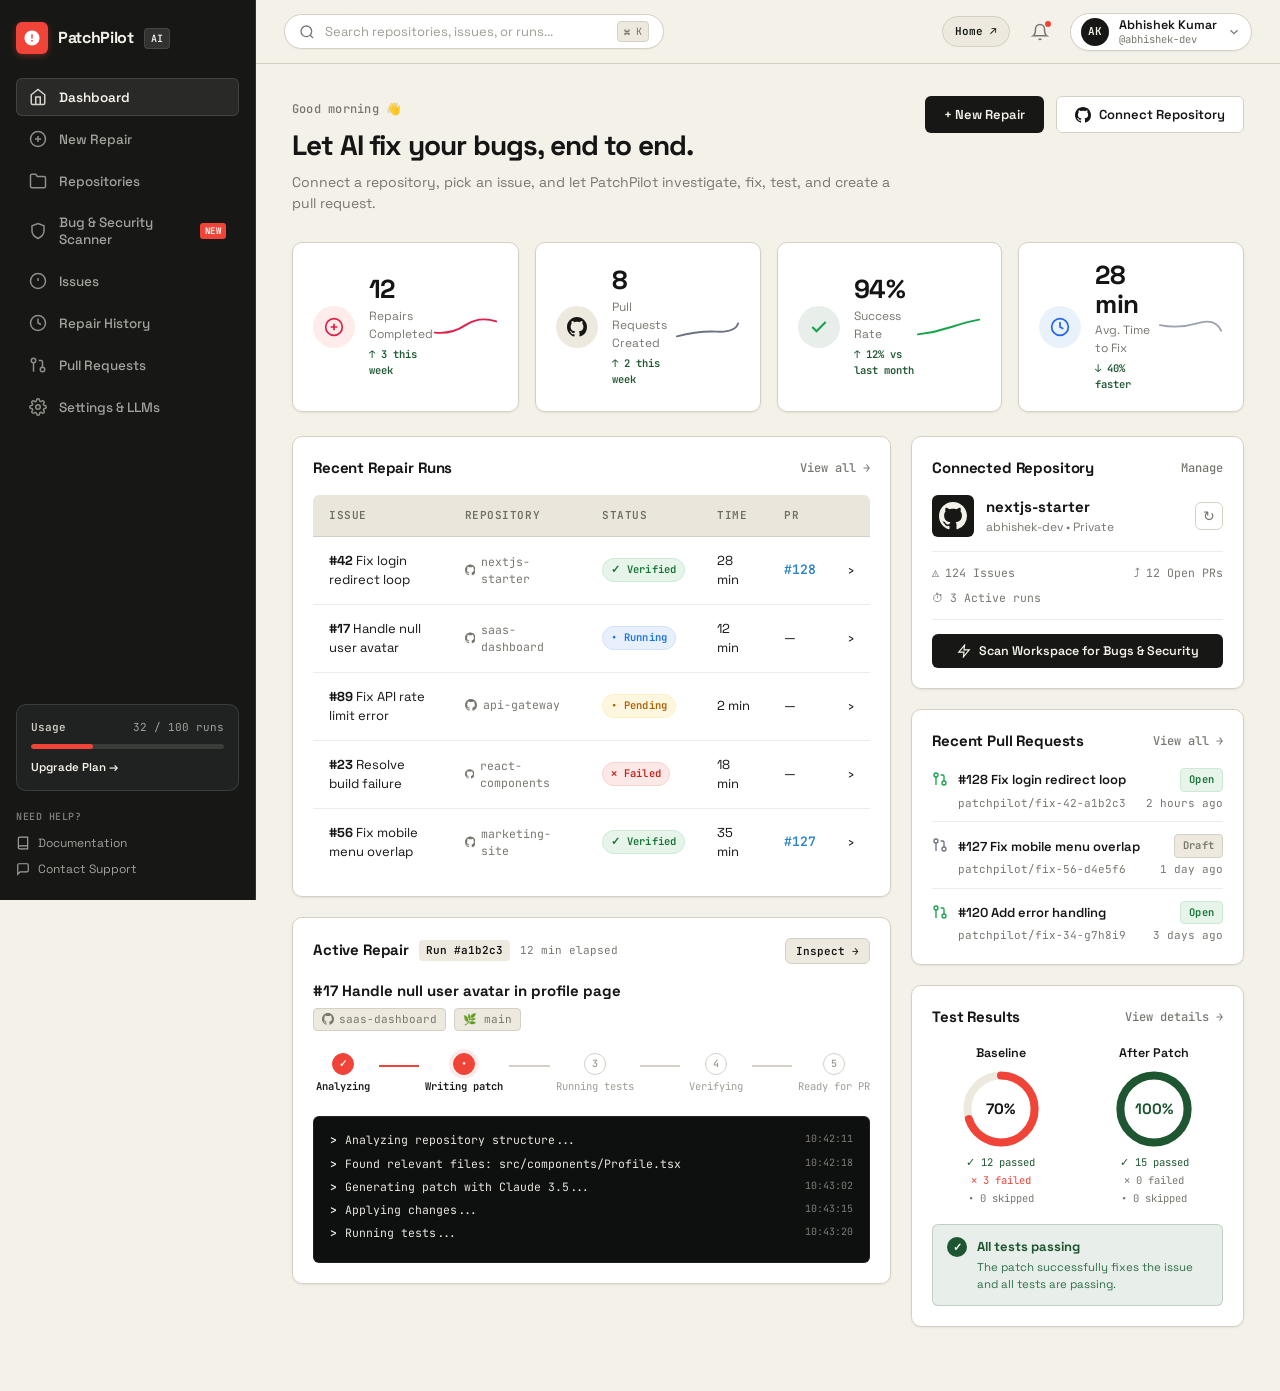
==== commit 0b1886b2: "fix(dashboard): polish scanner table, repository cards, and repair wizard layouts" ====
--- a/web/dashboard.html
+++ b/web/dashboard.html
@@ -737,18 +737,50 @@
           </div>
 
           <div class="repair-wizard-container">
+            <!-- Sleek Horizontal Wizard Stepper -->
             <div class="wizard-steps-nav">
-              <div class="wiz-step active" data-step="1"><span>1</span> Target Repo</div>
-              <div class="wiz-step" data-step="2"><span>2</span> Issue Details</div>
-              <div class="wiz-step" data-step="3"><span>3</span> Test Command</div>
-              <div class="wiz-step" data-step="4"><span>4</span> Safety &amp; Constraints</div>
-            </div>
-
-            <div class="wizard-step-content" id="wiz-step-content">
+              <div class="wiz-step active" data-step="1">
+                <span class="wiz-step-num">1</span>
+                <div class="wiz-step-text">
+                  <strong>Target Repo</strong>
+                  <small>Repository &amp; Branch</small>
+                </div>
+              </div>
+              <div class="wiz-step-divider"></div>
+              <div class="wiz-step" data-step="2">
+                <span class="wiz-step-num">2</span>
+                <div class="wiz-step-text">
+                  <strong>Issue Details</strong>
+                  <small>Bug Description</small>
+                </div>
+              </div>
+              <div class="wiz-step-divider"></div>
+              <div class="wiz-step" data-step="3">
+                <span class="wiz-step-num">3</span>
+                <div class="wiz-step-text">
+                  <strong>Test Command</strong>
+                  <small>Reproduction Suite</small>
+                </div>
+              </div>
+              <div class="wiz-step-divider"></div>
+              <div class="wiz-step" data-step="4">
+                <span class="wiz-step-num">4</span>
+                <div class="wiz-step-text">
+                  <strong>Safety Shield</strong>
+                  <small>Rollback &amp; Security</small>
+                </div>
+              </div>
+            </div>
+
+            <!-- Wizard Card Container -->
+            <div class="panel-card wizard-panel-card" id="wiz-step-content">
               
-              <!-- Quick Benchmark Presets -->
+              <!-- Quick Benchmark Presets Banner -->
               <div class="presets-banner">
-                <span class="presets-title">&#x26A1; Quick Evaluation Presets:</span>
+                <div class="presets-header-line">
+                  <span class="presets-title">&#x26A1; Quick Evaluation Presets:</span>
+                  <span class="presets-subtitle">Instant 1-click test configurations for hackathon evaluation</span>
+                </div>
                 <div class="presets-group">
                   <button type="button" class="preset-pill active" data-preset="case_1">Case 1: ZeroDivision (calc.py)</button>
                   <button type="button" class="preset-pill" data-preset="case_2">Case 2: Boundary Bug (parser.py)</button>
@@ -756,17 +788,22 @@
                 </div>
               </div>
 
+              <!-- Step 1 & 2 Inputs -->
               <div class="form-grid-2">
                 <div class="form-group">
                   <label class="form-label" for="wiz-repo-select">Target Repository</label>
-                  <select id="wiz-repo-select" class="form-control">
-                    <option value="Quantum-Ark/patchai">Quantum-Ark/patchai (main)</option>
-                  </select>
+                  <div class="select-wrapper">
+                    <select id="wiz-repo-select" class="form-control">
+                      <option value="Quantum-Ark/patchai">Quantum-Ark/patchai (main)</option>
+                    </select>
+                  </div>
+                  <span class="field-hint">Authorized GitHub repository with write permissions</span>
                 </div>
 
                 <div class="form-group">
                   <label class="form-label" for="wiz-branch-input">Target Branch</label>
                   <input type="text" id="wiz-branch-input" class="form-control" value="main">
+                  <span class="field-hint">Base branch for reproduction and pull request baseline</span>
                 </div>
               </div>
 
@@ -774,25 +811,51 @@
                 <label class="form-label" for="wiz-issue-url">GitHub Issue URL or Issue #</label>
                 <div class="input-btn-combo">
                   <input type="text" id="wiz-issue-url" class="form-control" placeholder="https://github.com/Quantum-Ark/patchai/issues/1">
-                  <button type="button" class="btn btn-outline-action" id="btn-fetch-wiz-issue">Fetch Issue</button>
+                  <button type="button" class="btn btn-outline-action" id="btn-fetch-wiz-issue">
+                    <svg viewBox="0 0 24 24" width="14" height="14" fill="none" stroke="currentColor" stroke-width="2"><path d="M21 15v4a2 2 0 0 1-2 2H5a2 2 0 0 1-2-2v-4"/><polyline points="7 10 12 15 17 10"/><line x1="12" y1="15" x2="12" y2="3"/></svg>
+                    Fetch Issue
+                  </button>
                 </div>
               </div>
 
               <div class="form-group">
                 <label class="form-label" for="wiz-issue-title">Issue Title &amp; Description</label>
                 <input type="text" id="wiz-issue-title" class="form-control" value="ZeroDivisionError in calculate_ratio when denominator is zero">
-                <textarea id="wiz-issue-desc" class="form-control" rows="3" style="margin-top:8px;">When calculate_ratio is invoked with y=0, it raises unhandled ZeroDivisionError instead of ValueError('Division by zero').</textarea>
+                <textarea id="wiz-issue-desc" class="form-control" rows="3" style="margin-top:10px;">When calculate_ratio is invoked with y=0, it raises unhandled ZeroDivisionError instead of ValueError('Division by zero').</textarea>
               </div>
 
               <div class="form-group">
                 <label class="form-label" for="wiz-test-cmd">Reproduction Test Command</label>
-                <input type="text" id="wiz-test-cmd" class="form-control" value="pytest tests/test_calc.py -v">
-                <span class="field-hint">Command executed in isolated subprocess with secret scrub &amp; timeout guard.</span>
+                <div class="code-input-wrap">
+                  <span class="code-prefix">$</span>
+                  <input type="text" id="wiz-test-cmd" class="form-control form-control-mono" value="pytest tests/test_calc.py -v">
+                </div>
+                <span class="field-hint">Executed in an isolated sandbox subprocess with timeout and secret scrubbing shields.</span>
+              </div>
+
+              <!-- Safety Guards Grid -->
+              <div class="safety-guards-grid">
+                <div class="safety-guard-card">
+                  <div class="safety-guard-info">
+                    <strong>Regression Shield</strong>
+                    <span>Automatically rolls back candidate patches if regression tests fail</span>
+                  </div>
+                  <span class="badge badge-verified">&#x2713; Enabled</span>
+                </div>
+
+                <div class="safety-guard-card">
+                  <div class="safety-guard-info">
+                    <strong>Secret Scrubbing</strong>
+                    <span>Scrubs API keys, passwords, and tokens from all logs and telemetry</span>
+                  </div>
+                  <span class="badge badge-verified">&#x2713; Enabled</span>
+                </div>
               </div>
 
               <div class="wizard-actions-row">
                 <button type="button" class="btn btn-dark-action btn-lg" id="btn-dispatch-repair">
-                  <span>&#x1F680; Dispatch Autonomous Repair</span>
+                  <svg viewBox="0 0 24 24" width="18" height="18" fill="none" stroke="currentColor" stroke-width="2"><polygon points="13 2 3 14 12 14 11 22 21 10 12 10 13 2"/></svg>
+                  <span>Dispatch Autonomous Repair</span>
                 </button>
               </div>
 
@@ -810,20 +873,42 @@
           </div>
 
           <div class="repos-toolbar">
-            <input type="text" id="repo-filter-input" class="form-control" placeholder="Search repositories...">
-            <button type="button" class="btn btn-dark-action" id="btn-refresh-all-repos">&#x21bb; Sync with GitHub</button>
+            <div class="repos-search-wrap">
+              <svg viewBox="0 0 24 24" width="16" height="16" fill="none" stroke="currentColor" stroke-width="2">
+                <circle cx="11" cy="11" r="8"/>
+                <line x1="21" y1="21" x2="16.65" y2="16.65"/>
+              </svg>
+              <input type="text" id="repo-filter-input" class="form-control" placeholder="Search repositories by name...">
+            </div>
+            <div class="repos-actions-wrap">
+              <span class="repos-count-badge" id="repos-count-badge">6 Repositories</span>
+              <button type="button" class="btn btn-dark-action" id="btn-refresh-all-repos">
+                <svg viewBox="0 0 24 24" width="14" height="14" fill="none" stroke="currentColor" stroke-width="2">
+                  <polyline points="23 4 23 10 17 10"/>
+                  <polyline points="1 20 1 14 7 14"/>
+                  <path d="M3.51 9a9 9 0 0 1 14.85-3.36L23 10M1 14l4.64 4.36A9 9 0 0 0 20.49 15"/>
+                </svg>
+                <span>Sync with GitHub</span>
+              </button>
+            </div>
           </div>
 
           <div class="repos-card-grid" id="repos-card-grid">
             <div class="repo-card-box">
               <div class="repo-card-head">
-                <strong class="repo-card-title">Quantum-Ark/patchai</strong>
+                <strong class="repo-card-title">
+                  <svg viewBox="0 0 24 24" width="18" height="18" fill="currentColor"><path d="M12 0C5.37 0 0 5.37 0 12c0 5.31 3.435 9.795 8.205 11.385.6.105.825-.255.825-.57 0-.285-.015-1.23-.015-2.235-3.015.555-3.795-.735-4.035-1.41-.135-.345-.72-1.41-1.23-1.695-.42-.225-1.02-.78-.015-.795.945-.015 1.62.87 1.845 1.23 1.08 1.815 2.805 1.305 3.495.99.105-.78.42-1.305.765-1.605-2.67-.3-5.46-1.335-5.46-5.925 0-1.305.465-2.385 1.23-3.225-.12-.3-.54-1.53.12-3.18 0 0 1.005-.315 3.3 1.23.96-.27 1.98-.405 3-.405s2.04.135 3 .405c2.295-1.56 3.3-1.23 3.3-1.23.66 1.65.24 2.88.12 3.18.765.84 1.23 1.905 1.23 3.225 0 4.605-2.805 5.625-5.475 5.925.435.375.81 1.095.81 2.22 0 1.605-.015 2.895-.015 3.3 0 .315.225.69.825.57A12.02 12.02 0 0 0 24 12c0-6.63-5.37-12-12-12z"/></svg>
+                  <span>Quantum-Ark/patchai</span>
+                </strong>
                 <span class="badge badge-verified">Connected</span>
               </div>
               <p class="repo-card-desc">Autonomous software repair agent with empirical proof and regression shields.</p>
               <div class="repo-card-footer">
-                <span>🌿 main</span>
-                <button type="button" class="btn-sm-action btn-open-repo-scan">Scan for Bugs</button>
+                <span class="repo-branch-pill">🌿 main</span>
+                <button type="button" class="btn-sm-action btn-open-repo-scan" data-repo="Quantum-Ark/patchai">
+                  <svg viewBox="0 0 24 24" width="13" height="13" fill="none" stroke="currentColor" stroke-width="2"><circle cx="11" cy="11" r="8"/><line x1="21" y1="21" x2="16.65" y2="16.65"/></svg>
+                  <span>Scan for Bugs</span>
+                </button>
               </div>
             </div>
           </div>
--- a/web/dashboard.css
+++ b/web/dashboard.css
@@ -862,32 +862,64 @@
 
 .dash-table {
   width: 100%;
-  border-collapse: collapse;
+  border-collapse: separate;
+  border-spacing: 0;
   font-size: 13px;
   text-align: left;
 }
 
 .dash-table th {
-  padding: 10px 12px;
-  font-family: var(--font-mono);
-  font-size: 10.5px;
-  font-weight: 600;
-  color: var(--text-secondary);
+  padding: 12px 16px;
+  font-family: var(--font-mono);
+  font-size: 11px;
+  font-weight: 600;
+  color: #6E6D66;
   text-transform: uppercase;
   letter-spacing: 0.05em;
   border-bottom: 1px solid var(--border-default);
+  background: #EAE6DC;
+  white-space: nowrap;
+}
+
+.dash-table th:first-child {
+  border-top-left-radius: var(--radius-sm);
+}
+
+.dash-table th:last-child {
+  border-top-right-radius: var(--radius-sm);
+}
+
+.dash-table td {
+  padding: 14px 16px;
+  border-bottom: 1px solid var(--border-subtle);
+  color: var(--text-primary);
+  vertical-align: middle;
+  background: var(--surface-elevated);
+  transition: background 0.1s ease;
+}
+
+.dash-table tr:hover td {
+  background: #FAF8F4;
+}
+
+.dash-table tr:last-child td {
+  border-bottom: none;
+}
+
+.dash-table code {
+  font-family: var(--font-mono);
+  font-size: 11.5px;
   background: var(--surface-secondary);
-}
-
-.dash-table td {
-  padding: 12px;
-  border-bottom: 1px solid var(--border-subtle);
-  color: var(--text-primary);
+  border: 1px solid var(--border-default);
+  padding: 3px 7px;
+  border-radius: 4px;
+  color: var(--text-primary);
+  display: inline-block;
+  max-width: 280px;
+  overflow: hidden;
+  text-overflow: ellipsis;
+  white-space: nowrap;
   vertical-align: middle;
-}
-
-.dash-table tr:hover td {
-  background: rgba(237, 233, 223, 0.45);
 }
 
 .repo-inline-tag {
@@ -910,53 +942,99 @@
   text-decoration: underline;
 }
 
-/* Badges */
+/* Badges (Architectural, refined, high-legibility) */
 .badge {
   display: inline-flex;
   align-items: center;
+  gap: 4px;
   padding: 3px 8px;
   border-radius: var(--radius-pill);
   font-family: var(--font-mono);
   font-size: 10.5px;
   font-weight: 600;
+  letter-spacing: 0.02em;
+  white-space: nowrap;
 }
 
 .badge-verified {
-  background: var(--status-verified-bg);
-  color: var(--status-verified);
+  background: #E6F4EA;
+  color: #137333;
+  border: 1px solid #CEEAD6;
 }
 
 .badge-running {
-  background: var(--status-running-bg);
-  color: var(--status-running);
+  background: #E8F0FE;
+  color: #1A73E8;
+  border: 1px solid #D2E3FC;
 }
 
 .badge-pending {
-  background: var(--surface-secondary);
-  color: var(--text-secondary);
+  background: #FEF7E0;
+  color: #B06000;
+  border: 1px solid #FEEFC3;
 }
 
 .badge-failed {
-  background: var(--status-failed-bg);
-  color: var(--status-failed);
+  background: #FCE8E6;
+  color: #C5221F;
+  border: 1px solid #FAD2CF;
 }
 
 .badge-pr-open {
-  background: var(--status-verified-bg);
-  color: var(--status-verified);
+  background: #E6F4EA;
+  color: #137333;
+  border: 1px solid #CEEAD6;
   border-radius: 4px;
 }
 
 .badge-pr-draft {
   background: var(--surface-secondary);
   color: var(--text-secondary);
+  border: 1px solid var(--border-default);
   border-radius: 4px;
 }
 
 .badge-neutral {
   background: var(--surface-secondary);
   color: var(--text-primary);
-}
+  border: 1px solid var(--border-default);
+}
+
+/* Action Fix Button in Tables */
+.btn-scan-fix, .btn-scan-fix-row, .btn-action-fix {
+  white-space: nowrap;
+  display: inline-flex;
+  align-items: center;
+  justify-content: center;
+  gap: 6px;
+  background: var(--surface-secondary);
+  border: 1px solid var(--border-default);
+  padding: 6px 14px;
+  border-radius: var(--radius-sm);
+  font-family: var(--font-sans);
+  font-size: 12px;
+  font-weight: 600;
+  color: var(--text-primary);
+  cursor: pointer;
+  transition: all 0.15s cubic-bezier(0.16, 1, 0.3, 1);
+  box-shadow: var(--shadow-hairline);
+}
+
+.btn-scan-fix:hover, .btn-scan-fix-row:hover, .btn-action-fix:hover {
+  background: var(--surface-inverse);
+  color: var(--text-inverse);
+  border-color: var(--surface-inverse);
+  transform: translateY(-1px);
+  box-shadow: 0 3px 8px rgba(0, 0, 0, 0.12);
+}
+
+/* Specific Columns in Scanner Table */
+#table-scanner-results th:nth-child(1) { width: 95px; }
+#table-scanner-results th:nth-child(2) { width: 140px; }
+#table-scanner-results th:nth-child(3) { width: 180px; }
+#table-scanner-results th:nth-child(5) { width: 240px; }
+#table-scanner-results th:nth-child(6) { width: 130px; text-align: right; }
+#table-scanner-results td:last-child { text-align: right; }
 
 /* ==========================================================================
    ACTIVE REPAIR CARD
@@ -1416,124 +1494,227 @@
 }
 
 /* ==========================================================================
-   OTHER VIEWS (SCANNER, WIZARD, SETTINGS)
+   OTHER VIEWS (SCANNER, WIZARD, REPOSITORIES, SETTINGS)
    ========================================================================== */
 .form-group {
-  margin-bottom: 14px;
+  margin-bottom: 16px;
 }
 
 .form-label {
   display: block;
   font-size: 12.5px;
-  font-weight: 600;
+  font-weight: 700;
   margin-bottom: 6px;
   color: var(--text-primary);
+  letter-spacing: -0.01em;
 }
 
 .form-control {
   width: 100%;
-  padding: 8px 12px;
+  padding: 10px 14px;
   border: 1px solid var(--border-default);
   border-radius: var(--radius-sm);
   background: var(--surface-elevated);
   font-family: var(--font-sans);
-  font-size: 13px;
+  font-size: 13.5px;
   outline: none;
   color: var(--text-primary);
-  transition: border-color 0.15s ease;
+  transition: all 0.15s ease;
+  box-shadow: var(--shadow-hairline);
 }
 
 .form-control:focus {
   border-color: var(--border-strong);
-  box-shadow: 0 0 0 3px rgba(21, 21, 21, 0.05);
+  box-shadow: 0 0 0 3px rgba(21, 21, 21, 0.06);
+}
+
+.form-control-mono {
+  font-family: var(--font-mono);
+  font-size: 12.5px;
+}
+
+.code-input-wrap {
+  display: flex;
+  align-items: center;
+  position: relative;
+}
+
+.code-prefix {
+  position: absolute;
+  left: 12px;
+  font-family: var(--font-mono);
+  font-size: 13px;
+  color: var(--text-secondary);
+  user-select: none;
+  font-weight: 600;
+}
+
+.code-input-wrap .form-control {
+  padding-left: 28px;
 }
 
 .input-btn-combo {
   display: flex;
-  gap: 8px;
+  gap: 10px;
+}
+
+.input-btn-combo .form-control {
+  flex: 1;
 }
 
 .field-hint {
   display: block;
   font-family: var(--font-mono);
+  font-size: 11px;
+  color: var(--text-secondary);
+  margin-top: 5px;
+  line-height: 1.4;
+}
+
+.form-grid-2 {
+  display: grid;
+  grid-template-columns: 1fr 1fr;
+  gap: 20px;
+}
+
+/* --------------------------------------------------------------------------
+   VIEW 3: REPAIR WIZARD STYLES
+   -------------------------------------------------------------------------- */
+.repair-wizard-container {
+  display: flex;
+  flex-direction: column;
+  gap: 20px;
+  max-width: 980px;
+}
+
+.wizard-steps-nav {
+  display: flex;
+  align-items: center;
+  justify-content: space-between;
+  background: var(--surface-elevated);
+  border: 1px solid var(--border-default);
+  border-radius: var(--radius-card);
+  padding: 10px 18px;
+  box-shadow: var(--shadow-hairline);
+  overflow-x: auto;
+  gap: 8px;
+}
+
+.wiz-step {
+  display: flex;
+  align-items: center;
+  gap: 12px;
+  padding: 8px 14px;
+  border-radius: var(--radius-sm);
+  cursor: pointer;
+  transition: all 0.15s ease;
+  white-space: nowrap;
+}
+
+.wiz-step:hover {
+  background: var(--surface-secondary);
+}
+
+.wiz-step-num {
+  width: 26px;
+  height: 26px;
+  border-radius: 50%;
+  background: var(--surface-secondary);
+  border: 1px solid var(--border-default);
+  color: var(--text-secondary);
+  display: flex;
+  align-items: center;
+  justify-content: center;
+  font-family: var(--font-mono);
+  font-size: 11.5px;
+  font-weight: 700;
+  flex-shrink: 0;
+  transition: all 0.15s ease;
+}
+
+.wiz-step-text {
+  display: flex;
+  flex-direction: column;
+}
+
+.wiz-step-text strong {
+  font-family: var(--font-sans);
+  font-size: 13px;
+  font-weight: 700;
+  color: var(--text-secondary);
+  line-height: 1.2;
+}
+
+.wiz-step-text small {
+  font-family: var(--font-mono);
   font-size: 10.5px;
-  color: var(--text-secondary);
-  margin-top: 4px;
-}
-
-.scanner-action-bar {
+  color: var(--text-tertiary);
+  line-height: 1.2;
+}
+
+.wiz-step.active {
+  background: #EAE6DC;
+}
+
+.wiz-step.active .wiz-step-num {
+  background: var(--surface-inverse);
+  color: var(--text-inverse);
+  border-color: var(--surface-inverse);
+}
+
+.wiz-step.active .wiz-step-text strong {
+  color: var(--text-primary);
+}
+
+.wiz-step.active .wiz-step-text small {
+  color: var(--text-secondary);
+}
+
+.wiz-step-divider {
+  flex: 1;
+  height: 1px;
+  background: var(--border-default);
+  margin: 0 4px;
+  min-width: 16px;
+  max-width: 36px;
+}
+
+.wizard-panel-card {
+  padding: 28px 32px;
+}
+
+.presets-banner {
+  background: #FAF8F4;
+  border: 1px solid var(--border-default);
+  border-radius: var(--radius-card);
+  padding: 16px 20px;
+  margin-bottom: 24px;
+}
+
+.presets-header-line {
   display: flex;
   align-items: center;
   justify-content: space-between;
-  gap: 16px;
-  background: var(--surface-elevated);
-  border: 1px solid var(--border-default);
-  border-radius: var(--radius-card);
-  padding: 14px 18px;
+  margin-bottom: 12px;
   flex-wrap: wrap;
-}
-
-.scan-input-group {
+  gap: 8px;
+}
+
+.presets-title {
+  font-family: var(--font-mono);
+  font-size: 12px;
+  font-weight: 700;
+  color: var(--text-primary);
+}
+
+.presets-subtitle {
+  font-size: 12px;
+  color: var(--text-secondary);
+}
+
+.presets-group {
   display: flex;
   gap: 10px;
-  flex: 1;
-  min-width: 280px;
-  max-width: 600px;
-}
-
-.scan-summary-stats {
-  display: flex;
-  gap: 8px;
-  flex-wrap: wrap;
-}
-
-.settings-grid {
-  display: grid;
-  grid-template-columns: repeat(auto-fit, minmax(320px, 1fr));
-  gap: 20px;
-}
-
-.settings-box {
-  background: var(--surface-elevated);
-  border: 1px solid var(--border-default);
-  border-radius: var(--radius-card);
-  padding: 20px;
-  box-shadow: var(--shadow-card);
-}
-
-.settings-box-title {
-  font-family: var(--font-sans);
-  font-size: 15px;
-  font-weight: 700;
-  color: var(--text-primary);
-}
-
-.settings-box-desc {
-  font-size: 12.5px;
-  color: var(--text-secondary);
-  margin-top: 4px;
-}
-
-/* Presets & Wizard */
-.presets-banner {
-  background: var(--surface-secondary);
-  border: 1px solid var(--border-default);
-  border-radius: var(--radius-sm);
-  padding: 12px 14px;
-  margin-bottom: 16px;
-}
-
-.presets-title {
-  font-family: var(--font-mono);
-  font-size: 11.5px;
-  font-weight: 600;
-  display: block;
-  margin-bottom: 8px;
-}
-
-.presets-group {
-  display: flex;
-  gap: 8px;
   flex-wrap: wrap;
 }
 
@@ -1541,34 +1722,285 @@
   background: var(--surface-elevated);
   border: 1px solid var(--border-default);
   border-radius: var(--radius-pill);
-  padding: 5px 12px;
+  padding: 7px 14px;
   font-family: var(--font-mono);
   font-size: 11.5px;
   cursor: pointer;
-  font-weight: 500;
+  font-weight: 600;
+  color: var(--text-primary);
   transition: all 0.15s ease;
+  box-shadow: var(--shadow-hairline);
 }
 
 .preset-pill:hover {
   border-color: var(--border-strong);
+  transform: translateY(-1px);
 }
 
 .preset-pill.active {
   background: var(--surface-inverse);
   color: var(--text-inverse);
   border-color: var(--surface-inverse);
-}
-
+  box-shadow: 0 3px 8px rgba(0, 0, 0, 0.15);
+}
+
+.safety-guards-grid {
+  display: grid;
+  grid-template-columns: 1fr 1fr;
+  gap: 14px;
+  margin: 20px 0 24px;
+}
+
+.safety-guard-card {
+  background: #FAF8F4;
+  border: 1px solid var(--border-default);
+  border-radius: var(--radius-sm);
+  padding: 14px 16px;
+  display: flex;
+  align-items: center;
+  justify-content: space-between;
+  gap: 12px;
+}
+
+.safety-guard-info strong {
+  display: block;
+  font-size: 13px;
+  font-weight: 700;
+  color: var(--text-primary);
+}
+
+.safety-guard-info span {
+  display: block;
+  font-size: 11.5px;
+  color: var(--text-secondary);
+  margin-top: 2px;
+  line-height: 1.3;
+}
+
+.wizard-actions-row {
+  display: flex;
+  justify-content: flex-end;
+  padding-top: 18px;
+  border-top: 1px solid var(--border-subtle);
+}
+
+.btn-lg {
+  padding: 12px 24px;
+  font-size: 14px;
+  font-weight: 700;
+  border-radius: var(--radius-sm);
+}
+
+/* --------------------------------------------------------------------------
+   VIEW 4: CONNECTED REPOSITORIES STYLES
+   -------------------------------------------------------------------------- */
+.repos-toolbar {
+  display: flex;
+  align-items: center;
+  justify-content: space-between;
+  gap: 16px;
+  background: var(--surface-elevated);
+  border: 1px solid var(--border-default);
+  border-radius: var(--radius-card);
+  padding: 14px 20px;
+  margin-bottom: 24px;
+  box-shadow: var(--shadow-hairline);
+  flex-wrap: wrap;
+}
+
+.repos-search-wrap {
+  display: flex;
+  align-items: center;
+  gap: 10px;
+  background: var(--surface-secondary);
+  border: 1px solid var(--border-default);
+  border-radius: var(--radius-sm);
+  padding: 2px 12px;
+  flex: 1;
+  max-width: 440px;
+  min-width: 240px;
+}
+
+.repos-search-wrap svg {
+  color: var(--text-secondary);
+  flex-shrink: 0;
+}
+
+.repos-search-wrap .form-control {
+  border: none;
+  background: transparent;
+  box-shadow: none;
+  padding: 8px 4px;
+  font-size: 13px;
+}
+
+.repos-search-wrap .form-control:focus {
+  box-shadow: none;
+}
+
+.repos-actions-wrap {
+  display: flex;
+  align-items: center;
+  gap: 14px;
+}
+
+.repos-count-badge {
+  font-family: var(--font-mono);
+  font-size: 11.5px;
+  font-weight: 600;
+  color: var(--text-secondary);
+  background: var(--surface-secondary);
+  border: 1px solid var(--border-default);
+  padding: 6px 12px;
+  border-radius: var(--radius-pill);
+}
+
+.repos-card-grid {
+  display: grid;
+  grid-template-columns: repeat(auto-fill, minmax(360px, 1fr));
+  gap: 20px;
+}
+
+.repo-card-box {
+  background: var(--surface-elevated);
+  border: 1px solid var(--border-default);
+  border-radius: var(--radius-card);
+  padding: 22px;
+  box-shadow: var(--shadow-card);
+  display: flex;
+  flex-direction: column;
+  justify-content: space-between;
+  min-height: 190px;
+  transition: transform 0.2s cubic-bezier(0.16, 1, 0.3, 1), border-color 0.2s ease, box-shadow 0.2s ease;
+}
+
+.repo-card-box:hover {
+  transform: translateY(-2px);
+  border-color: var(--border-strong);
+  box-shadow: 0 8px 24px rgba(21, 21, 21, 0.08);
+}
+
+.repo-card-head {
+  display: flex;
+  align-items: flex-start;
+  justify-content: space-between;
+  gap: 12px;
+  margin-bottom: 12px;
+}
+
+.repo-title-group {
+  display: flex;
+  align-items: center;
+  gap: 10px;
+  min-width: 0;
+  flex: 1;
+}
+
+.repo-gh-icon {
+  width: 32px;
+  height: 32px;
+  border-radius: var(--radius-sm);
+  background: var(--surface-secondary);
+  border: 1px solid var(--border-default);
+  display: flex;
+  align-items: center;
+  justify-content: center;
+  flex-shrink: 0;
+  color: var(--text-primary);
+}
+
+.repo-card-title {
+  font-family: var(--font-sans);
+  font-size: 15px;
+  font-weight: 700;
+  color: var(--text-primary);
+  display: flex;
+  align-items: center;
+  gap: 8px;
+  white-space: nowrap;
+  overflow: hidden;
+  text-overflow: ellipsis;
+  max-width: 100%;
+}
+
+.repo-card-desc {
+  font-size: 13px;
+  color: var(--text-secondary);
+  line-height: 1.5;
+  margin-bottom: 20px;
+  flex: 1;
+}
+
+.repo-card-footer {
+  display: flex;
+  align-items: center;
+  justify-content: space-between;
+  padding-top: 14px;
+  border-top: 1px solid var(--border-subtle);
+}
+
+.repo-branch-pill {
+  font-family: var(--font-mono);
+  font-size: 11.5px;
+  color: var(--text-secondary);
+  background: var(--surface-secondary);
+  border: 1px solid var(--border-default);
+  padding: 3px 8px;
+  border-radius: 4px;
+  display: inline-flex;
+  align-items: center;
+  gap: 4px;
+}
+
+/* --------------------------------------------------------------------------
+   VIEW 2: WORKSPACE SCANNER STYLES
+   -------------------------------------------------------------------------- */
+.scanner-action-bar {
+  display: flex;
+  align-items: center;
+  justify-content: space-between;
+  gap: 16px;
+  background: var(--surface-elevated);
+  border: 1px solid var(--border-default);
+  border-radius: var(--radius-card);
+  padding: 16px 20px;
+  box-shadow: var(--shadow-hairline);
+  flex-wrap: wrap;
+}
+
+.scan-input-group {
+  display: flex;
+  gap: 10px;
+  flex: 1;
+  min-width: 280px;
+  max-width: 640px;
+}
+
+.scan-summary-stats {
+  display: flex;
+  gap: 10px;
+  align-items: center;
+  flex-wrap: wrap;
+}
+
+.scan-summary-stats .badge {
+  padding: 6px 12px;
+  font-size: 11px;
+}
+
+/* --------------------------------------------------------------------------
+   DIFF VIEWER & SETTINGS
+   -------------------------------------------------------------------------- */
 .diff-viewer-pre {
-  background: var(--surface-terminal);
+  background: #0E100F;
   color: #EDE9DF;
-  padding: 16px;
+  padding: 20px;
   border-radius: var(--radius-sm);
   font-family: var(--font-mono);
   font-size: 12px;
   line-height: 1.6;
   overflow-x: auto;
-  max-height: 400px;
+  max-height: 480px;
   border: 1px solid rgba(255, 255, 255, 0.08);
 }
 
@@ -1577,8 +2009,36 @@
   align-items: center;
   justify-content: space-between;
   font-size: 12.5px;
-  padding: 6px 0;
+  padding: 8px 0;
   border-bottom: 1px solid var(--border-subtle);
+}
+
+.settings-grid {
+  display: grid;
+  grid-template-columns: repeat(auto-fit, minmax(360px, 1fr));
+  gap: 20px;
+}
+
+.settings-box {
+  background: var(--surface-elevated);
+  border: 1px solid var(--border-default);
+  border-radius: var(--radius-card);
+  padding: 24px;
+  box-shadow: var(--shadow-card);
+}
+
+.settings-box-title {
+  font-family: var(--font-sans);
+  font-size: 16px;
+  font-weight: 700;
+  color: var(--text-primary);
+}
+
+.settings-box-desc {
+  font-size: 13px;
+  color: var(--text-secondary);
+  margin-top: 4px;
+  line-height: 1.4;
 }
 
 /* ==========================================================================
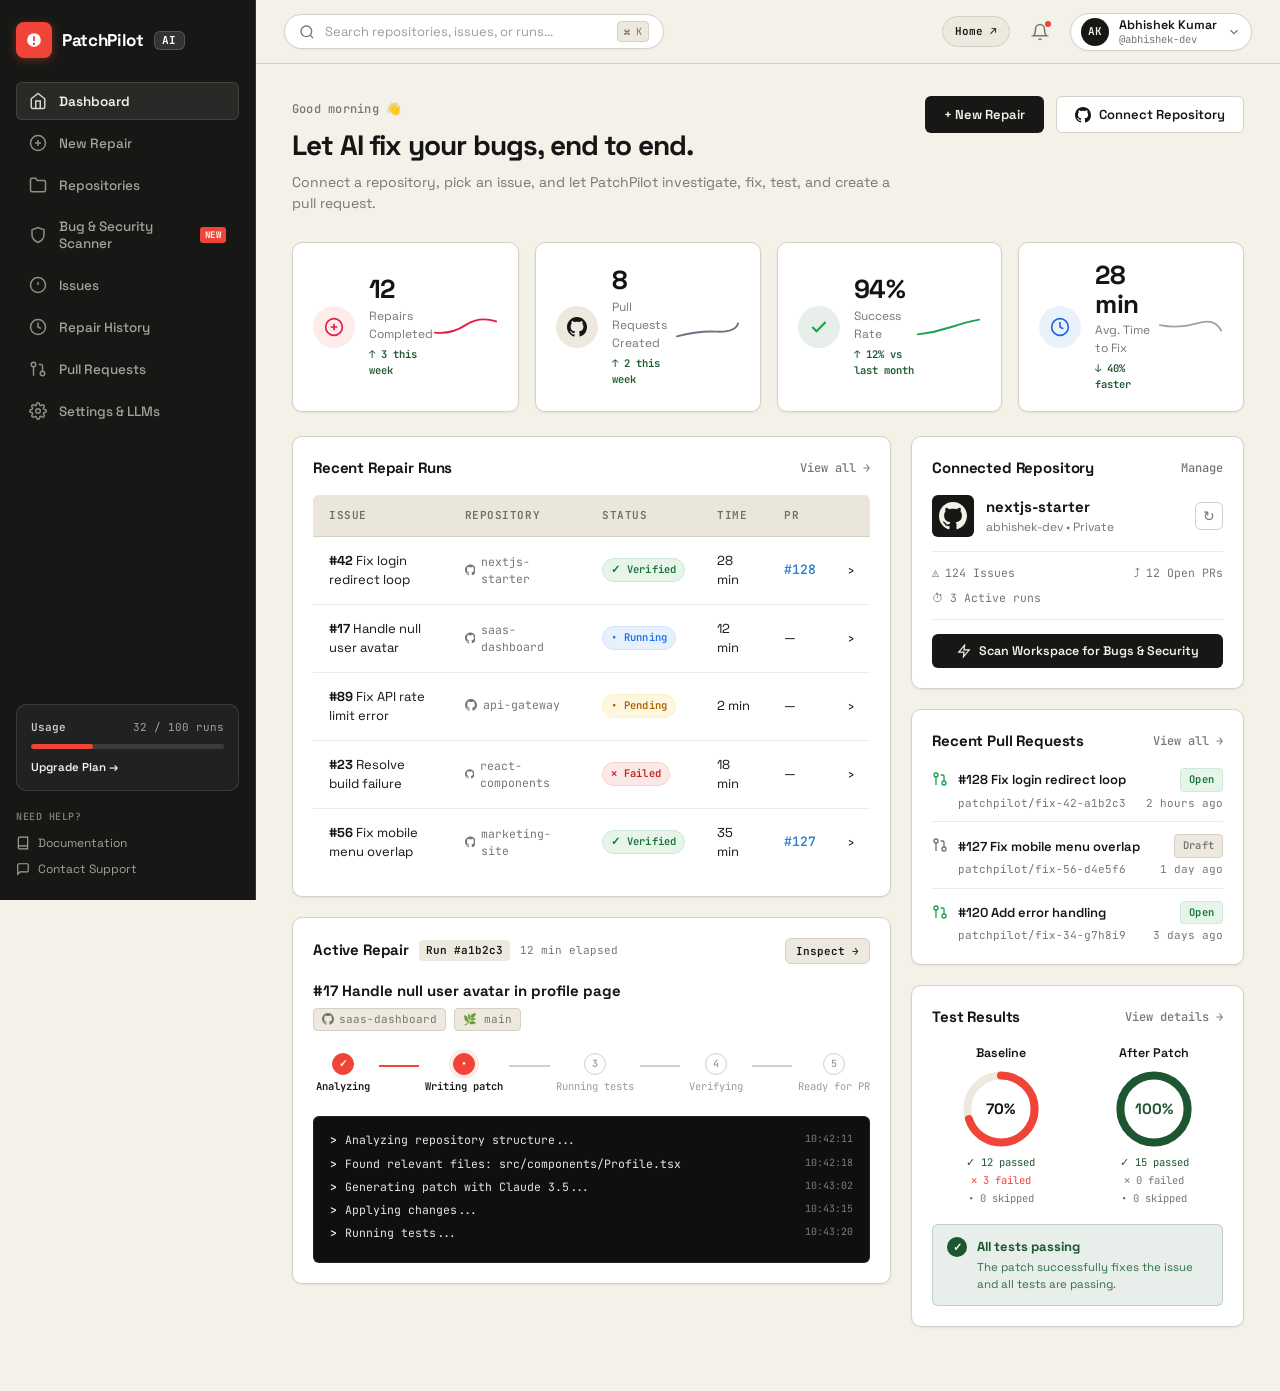
==== commit b46f25d3: "fix(brand): update dashboard brand logo to exact homepage squircle and badge" ====
--- a/web/dashboard.html
+++ b/web/dashboard.html
@@ -8,6 +8,7 @@
   <link rel="preconnect" href="https://fonts.gstatic.com" crossorigin>
   <link href="https://fonts.googleapis.com/css2?family=Space+Grotesk:wght@300;400;500;600;700&family=JetBrains+Mono:wght@400;500;600&family=Inter:wght@400;500;600;700&family=Newsreader:ital,opsz,wght@1,6..72,400;1,6..72,500&display=swap" rel="stylesheet">
   <link rel="stylesheet" href="dashboard.css">
+  <link rel="icon" type="image/svg+xml" href="data:image/svg+xml,%3Csvg xmlns='http://www.w3.org/2000/svg' viewBox='0 0 32 32'%3E%3Crect width='32' height='32' rx='8' fill='%23F04438'/%3E%3Ccircle cx='16' cy='16' r='10' fill='%23FFFFFF'/%3E%3Cpath d='M16 10c-.7 0-1.3.6-1.3 1.3v5.4c0 .7.6 1.3 1.3 1.3s1.3-.6 1.3-1.3v-5.4c0-.7-.6-1.3-1.3-1.3zm0 10c-.9 0-1.6.7-1.6 1.6s.7 1.6 1.6 1.6 1.6-.7 1.6-1.6-.7-1.6-1.6-1.6z' fill='%23F04438'/%3E%3C/svg%3E">
 </head>
 <body class="dash-body">
   <!-- Mobile Drawer Backdrop -->
@@ -24,8 +25,9 @@
       <div class="dash-brand">
         <a href="/" class="brand-link" title="Return to Home">
           <div class="brand-logo-icon">
-            <svg viewBox="0 0 24 24" width="18" height="18" fill="currentColor">
-              <path d="M12 2C6.48 2 2 6.48 2 12s4.48 10 10 10 10-4.48 10-10S17.52 2 12 2zm1 14.5h-2v-2h2v2zm0-4h-2V7h2v5.5z"/>
+            <svg viewBox="0 0 24 24" width="22" height="22">
+              <circle cx="12" cy="12" r="7.5" fill="#FFFFFF"/>
+              <path d="M12 7.5c-.55 0-1 .45-1 1v4c0 .55.45 1 1 1s1-.45 1-1v-4c0-.55-.45-1-1-1zm0 7.5c-.69 0-1.25.56-1.25 1.25s.56 1.25 1.25 1.25 1.25-.56 1.25-1.25-.56-1.25-1.25-1.25z" fill="#F04438"/>
             </svg>
           </div>
           <span class="brand-title">PatchPilot</span>
--- a/web/dashboard.css
+++ b/web/dashboard.css
@@ -129,38 +129,46 @@
   align-items: center;
   gap: 10px;
   text-decoration: none;
-  color: var(--text-inverse);
+  color: #FFFFFF;
 }
 
 .brand-logo-icon {
-  width: 32px;
-  height: 32px;
-  border-radius: var(--radius-sm);
-  background: var(--accent-primary);
+  width: 36px;
+  height: 36px;
+  border-radius: 8px;
+  background: #F04438;
   display: flex;
   align-items: center;
   justify-content: center;
-  color: #FFFFFF;
-  box-shadow: 0 2px 6px rgba(240, 68, 56, 0.35);
+  flex-shrink: 0;
+  box-shadow: 0 2px 8px rgba(240, 68, 56, 0.4);
+  transition: transform 0.15s ease;
+}
+
+.brand-link:hover .brand-logo-icon {
+  transform: scale(1.04);
 }
 
 .brand-title {
   font-family: var(--font-sans);
-  font-size: 16px;
+  font-size: 17px;
   font-weight: 700;
   letter-spacing: -0.02em;
-  color: var(--text-inverse);
+  color: #FFFFFF;
+  line-height: 1;
 }
 
 .brand-badge-pill {
   font-family: var(--font-mono);
-  font-size: 10px;
-  font-weight: 600;
-  background: rgba(244, 241, 233, 0.12);
-  color: var(--surface-base);
-  padding: 2px 6px;
-  border-radius: 4px;
-  border: 1px solid rgba(244, 241, 233, 0.1);
+  font-size: 11px;
+  font-weight: 700;
+  background: rgba(255, 255, 255, 0.12);
+  color: #FFFFFF;
+  padding: 3px 7px;
+  border-radius: 6px;
+  border: 1px solid rgba(255, 255, 255, 0.16);
+  letter-spacing: 0.04em;
+  line-height: 1;
 }
 
 /* Sidebar Navigation */
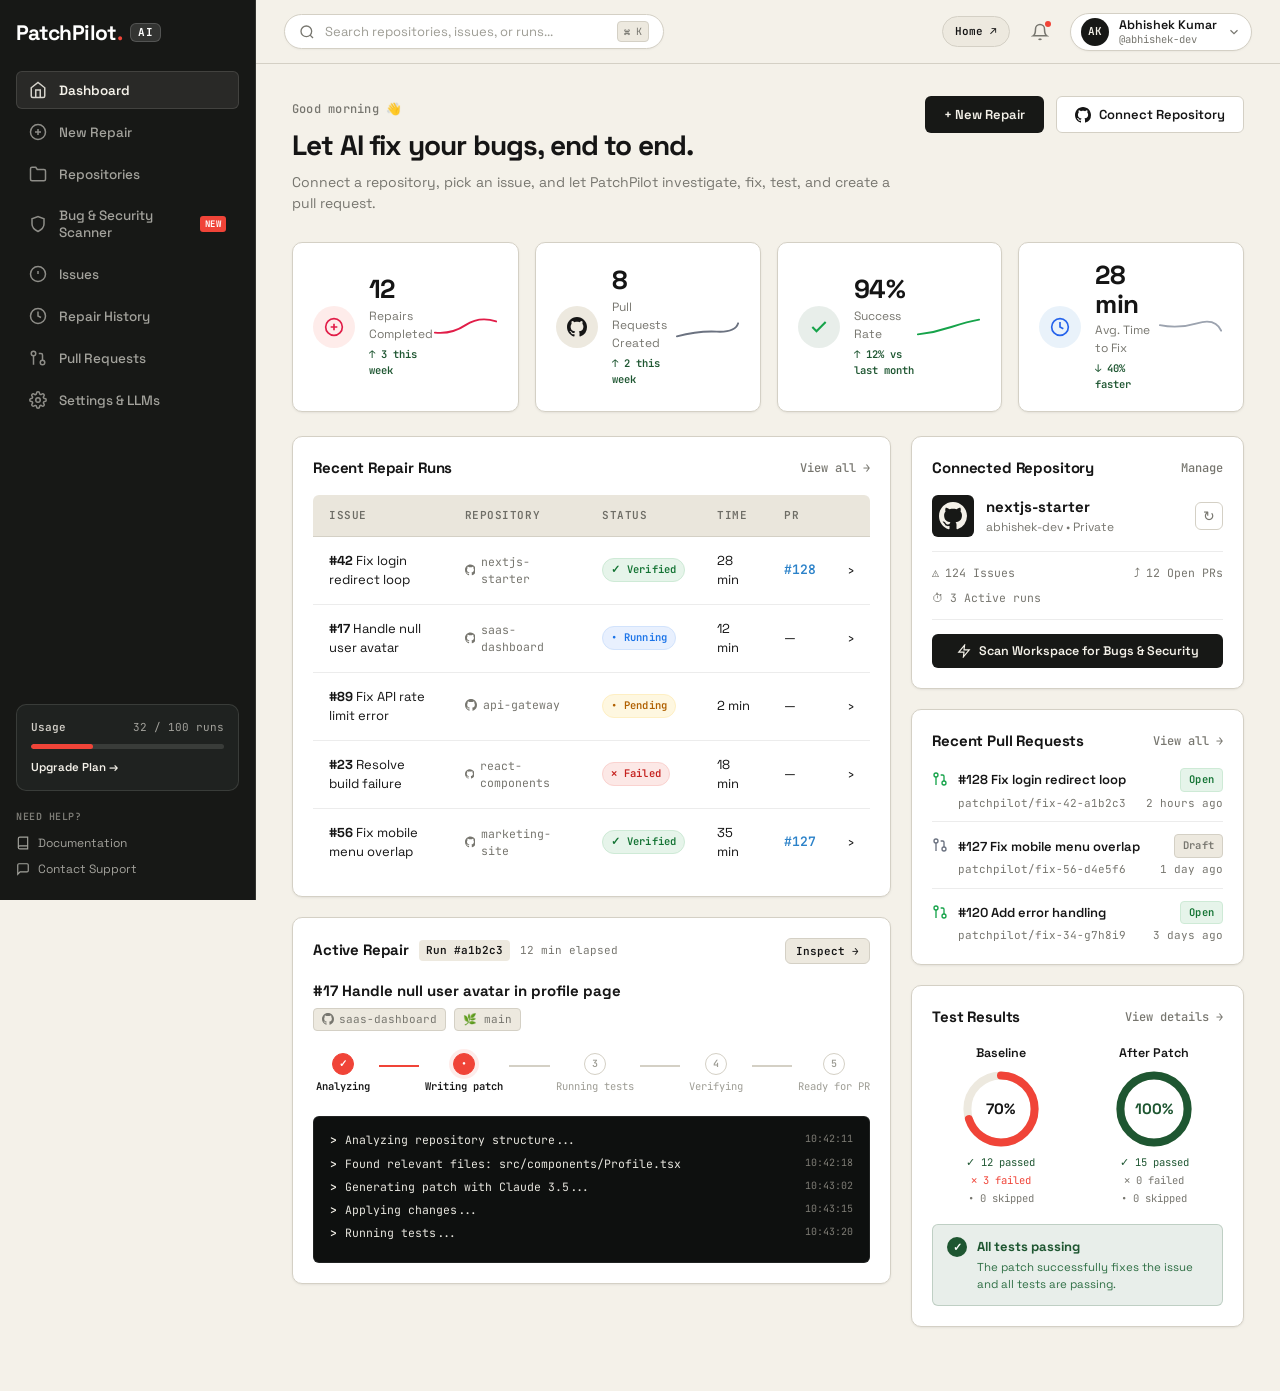
==== commit be729398: "fix(brand): set homepage PatchPilot. wordmark with red dot on dashboard sidebar" ====
--- a/web/dashboard.html
+++ b/web/dashboard.html
@@ -24,13 +24,7 @@
       <!-- Top Brand -->
       <div class="dash-brand">
         <a href="/" class="brand-link" title="Return to Home">
-          <div class="brand-logo-icon">
-            <svg viewBox="0 0 24 24" width="22" height="22">
-              <circle cx="12" cy="12" r="7.5" fill="#FFFFFF"/>
-              <path d="M12 7.5c-.55 0-1 .45-1 1v4c0 .55.45 1 1 1s1-.45 1-1v-4c0-.55-.45-1-1-1zm0 7.5c-.69 0-1.25.56-1.25 1.25s.56 1.25 1.25 1.25 1.25-.56 1.25-1.25-.56-1.25-1.25-1.25z" fill="#F04438"/>
-            </svg>
-          </div>
-          <span class="brand-title">PatchPilot</span>
+          <span class="brand-text">PatchPilot<span class="text-accent">.</span></span>
           <span class="brand-badge-pill">AI</span>
         </a>
       </div>
--- a/web/dashboard.css
+++ b/web/dashboard.css
@@ -125,37 +125,29 @@
 }
 
 .brand-link {
-  display: flex;
-  align-items: center;
-  gap: 10px;
+  display: inline-flex;
+  align-items: center;
+  gap: 8px;
   text-decoration: none;
-  color: #FFFFFF;
-}
-
-.brand-logo-icon {
-  width: 36px;
-  height: 36px;
-  border-radius: 8px;
-  background: #F04438;
-  display: flex;
-  align-items: center;
-  justify-content: center;
-  flex-shrink: 0;
-  box-shadow: 0 2px 8px rgba(240, 68, 56, 0.4);
-  transition: transform 0.15s ease;
-}
-
-.brand-link:hover .brand-logo-icon {
-  transform: scale(1.04);
-}
-
-.brand-title {
+  transition: opacity 0.15s ease;
+}
+
+.brand-link:hover {
+  opacity: 0.9;
+}
+
+.brand-text {
   font-family: var(--font-sans);
-  font-size: 17px;
+  font-size: 21px;
   font-weight: 700;
-  letter-spacing: -0.02em;
+  letter-spacing: -0.03em;
   color: #FFFFFF;
   line-height: 1;
+}
+
+.brand-text .text-accent {
+  color: var(--accent-primary); /* #F04438 Signal Red */
+  font-weight: 700;
 }
 
 .brand-badge-pill {
@@ -164,11 +156,11 @@
   font-weight: 700;
   background: rgba(255, 255, 255, 0.12);
   color: #FFFFFF;
-  padding: 3px 7px;
+  padding: 2px 7px;
   border-radius: 6px;
   border: 1px solid rgba(255, 255, 255, 0.16);
   letter-spacing: 0.04em;
-  line-height: 1;
+  line-height: 1.2;
 }
 
 /* Sidebar Navigation */
